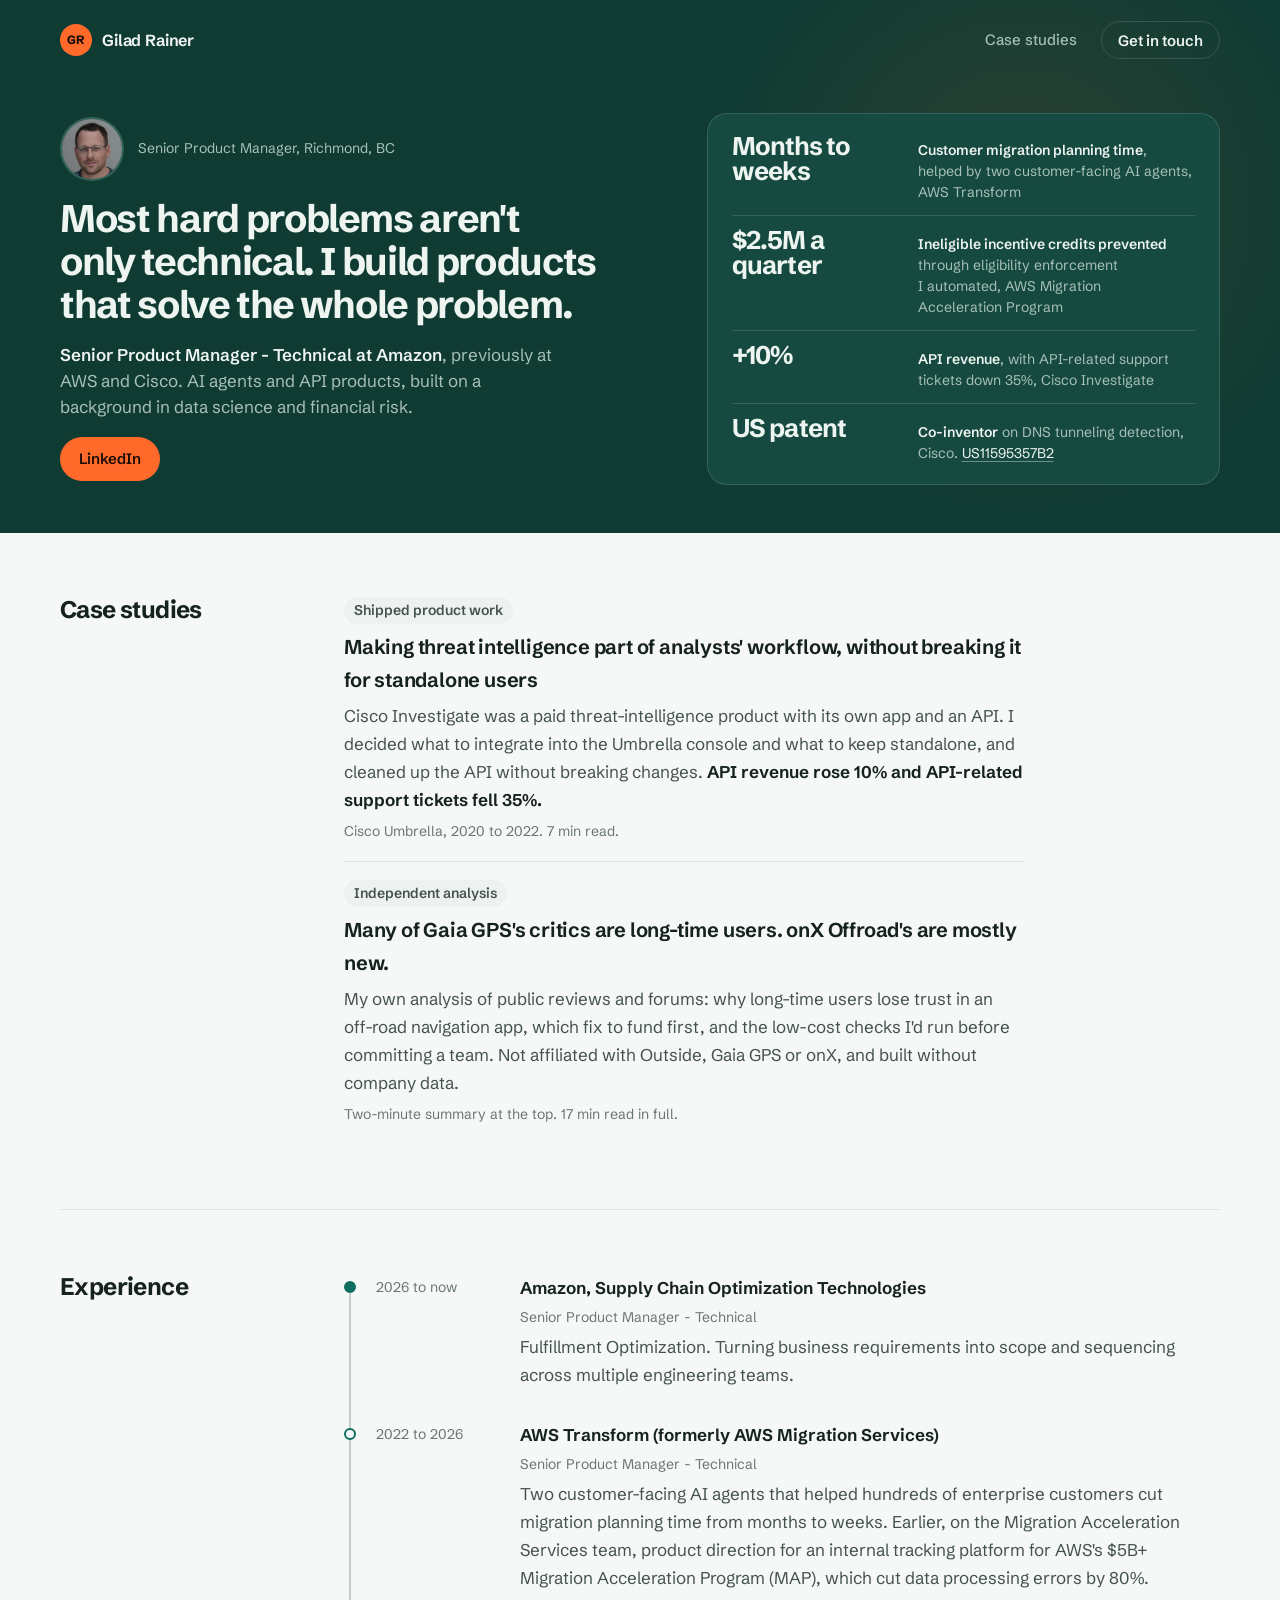
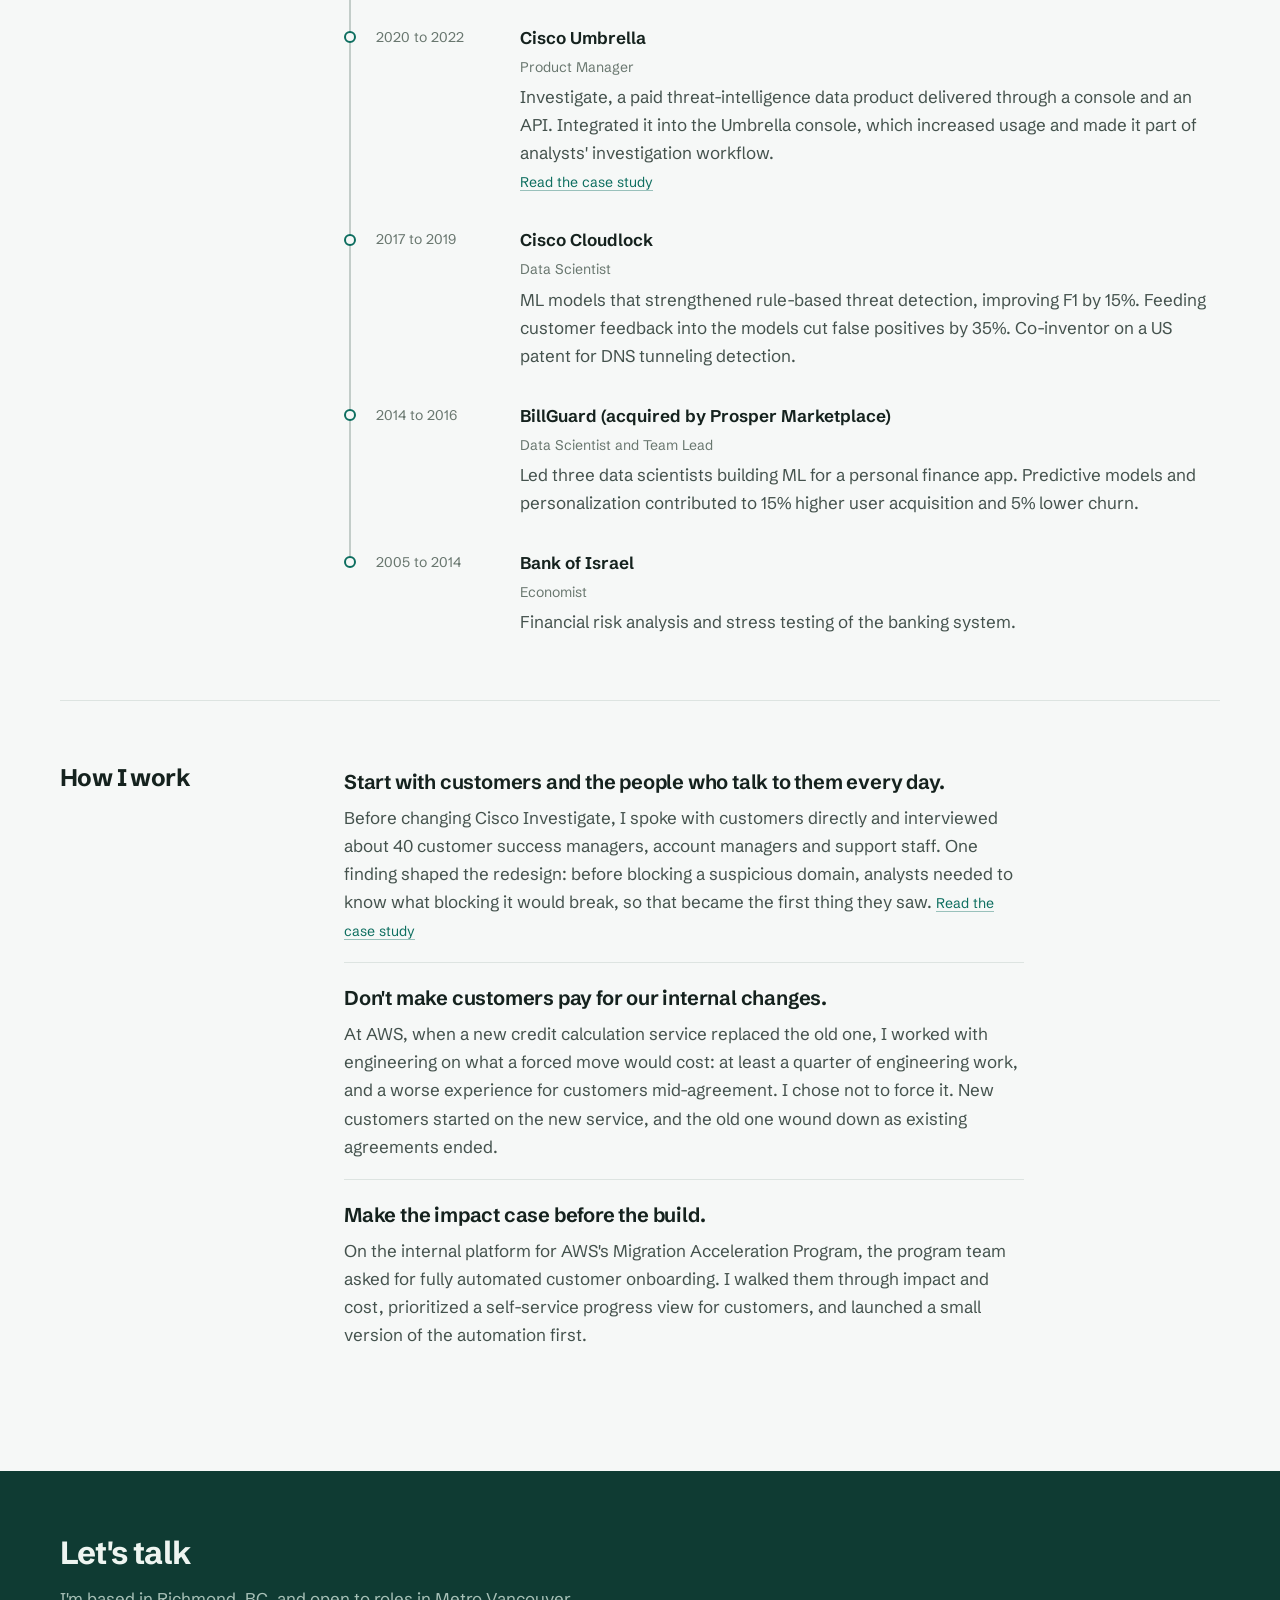
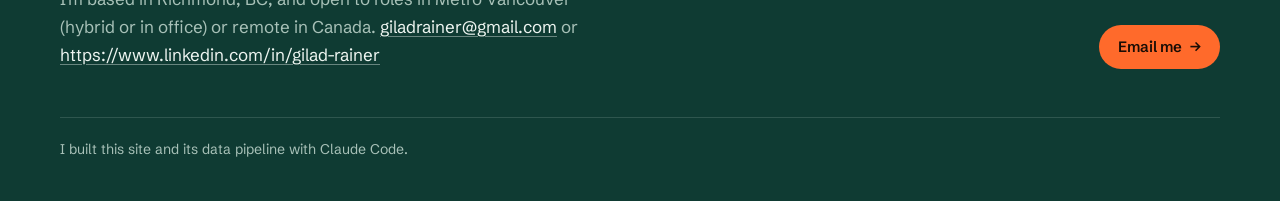
==== index.html @ df2ecbac "Update portfolio from cv-optimizer@f91a597" ====
<!doctype html>
<html lang="en">
<head>
<meta charset="utf-8">
<meta name="viewport" content="width=device-width, initial-scale=1, viewport-fit=cover">
<meta name="robots" content="noindex, nofollow">
<meta name="claude:viewport-fit-sides" content="cover">
<meta name="description" content="Gilad Rainer, Senior Product Manager. AI agents, API products and data products at Amazon, AWS and Cisco.">
<title>Gilad Rainer, Product Manager</title>
<link rel="preconnect" href="https://fonts.googleapis.com">
<link rel="preconnect" href="https://fonts.gstatic.com" crossorigin>
<link rel="stylesheet" href="https://fonts.googleapis.com/css2?family=Newsreader:ital,opsz,wght@1,6..72,400&family=Schibsted+Grotesk:wght@400..800&display=swap">
<link rel="stylesheet" href="assets/style.css?v=202611171157">
<style>
  /* Hero: who Gilad is, with career outcomes beside it */
  .intro { display: grid; grid-template-columns: minmax(0, 1.15fr) minmax(0, 1fr); gap: 32px 56px; align-items: center; padding-block: 32px 48px; }
  .intro .hero-text { display: grid; gap: 16px; }
  .intro h1 { max-width: 24ch; font-size: clamp(1.9rem, 3vw, 2.5rem); line-height: 1.12; }
  .intro .dek { font-size: var(--step-0); line-height: 1.55; color: var(--on-forest-2); max-width: 50ch; }
  .intro .dek b { color: var(--on-forest); font-weight: 600; }
  .intro .where { font-size: var(--step--1); color: var(--on-forest-2); }
  @media (max-width: 960px) { .intro { grid-template-columns: 1fr; align-items: start; padding-block: 24px 40px; } }

  /* Outcomes panel. Neutral colour: orange is reserved for Gaia. */
  .proof { background: var(--forest-2); border: 1px solid var(--forest-line); border-radius: 20px; padding: 8px 24px; display: grid; }
  .proof .row { display: grid; grid-template-columns: 170px minmax(0, 1fr); gap: 6px 16px; align-items: baseline; padding-block: 12px; border-top: 1px solid var(--forest-line); }
  .proof .row:first-child { border-top: 0; }
  .proof .n { font-size: 1.6rem; font-weight: 700; letter-spacing: -0.03em; line-height: 1; color: var(--on-forest); }
  .proof .n small { font-size: 1rem; font-weight: 600; letter-spacing: 0; }
  .proof p { font-size: var(--step--1); line-height: 1.5; color: var(--on-forest-2); }
  .proof p b { color: var(--on-forest); font-weight: 600; }
  .proof p a { color: var(--on-forest); }
  @media (max-width: 520px) { .proof .row { grid-template-columns: 1fr; } }

  .home section.band { padding-block: 64px; }
  .split { display: grid; grid-template-columns: 220px minmax(0, 1fr); gap: 24px 64px; }
  .split > h2, .split > div > h2 { font-size: var(--step-2); }
  .split .lede { color: var(--ink-3); font-size: var(--step--1); margin-top: 8px; }
  @media (max-width: 860px) { .split { grid-template-columns: 1fr; } }

  /* Career timeline: one rail, one dot per role, filled dot for the current role */
  ol.career { list-style: none; margin: 0; padding: 0; display: grid; }
  ol.career li { --dot: 12px; --top: 0.42em; position: relative; display: grid; grid-template-columns: 120px minmax(0, 1fr); gap: 4px 24px; padding: 0 0 32px 32px; }
  ol.career li:last-child { padding-bottom: 0; }
  ol.career li::before { content: ""; position: absolute; left: 0; top: var(--top); width: var(--dot); height: var(--dot); box-sizing: border-box; border-radius: 50%; border: 2px solid var(--link); background: var(--bg); z-index: 1; }
  ol.career li:first-child::before { background: var(--link); }
  ol.career li::after { content: ""; position: absolute; left: calc(var(--dot) / 2 - 1px); top: var(--top); bottom: calc(-1 * var(--top)); width: 2px; background: var(--line-2); }
  ol.career li:last-child::after { display: none; }
  ol.career .when { font-size: var(--step--1); color: var(--ink-3); padding-top: 2px; }
  ol.career .what { display: grid; gap: 4px; }
  ol.career .what b { font-weight: 650; }
  ol.career .what i { font-style: normal; color: var(--ink-3); font-size: var(--step--1); }
  ol.career .what span { color: var(--ink-2); }
  @media (max-width: 520px) { ol.career li { grid-template-columns: 1fr; padding-left: 28px; } }

  .idline { display: flex; align-items: center; gap: 14px; }
  .headshot { flex: none; width: 64px; height: 64px; border-radius: 50%; object-fit: cover; border: 2px solid var(--forest-line); background: var(--forest-2); }

  ul.tenets { list-style: none; margin: 0; padding: 0; display: grid; }
  ul.tenets li { display: grid; gap: 6px; padding-block: 18px; border-top: 1px solid var(--line); max-width: var(--measure); }
  ul.tenets li:first-child { border-top: 0; padding-top: 0; }
  ul.tenets b { font-weight: 650; font-size: var(--step-1); letter-spacing: -0.01em; }
  ul.tenets span { color: var(--ink-2); }

  /* Case studies: ruled list in the tenets' visual language. Neutral colour: orange is reserved for Gaia. */
  ul.cases { list-style: none; margin: 0; padding: 0; display: grid; }
  ul.cases li { border-top: 1px solid var(--line); max-width: var(--measure); }
  ul.cases li:first-child { border-top: 0; }
  ul.cases a { display: grid; gap: 6px; padding-block: 18px; color: inherit; text-decoration: none; }
  ul.cases li:first-child a { padding-top: 0; }
  ul.cases .type { justify-self: start; font-size: var(--step--1); font-weight: 600; padding: 2px 10px; border-radius: 999px; background: var(--mist); color: var(--ink-2); }
  ul.cases .t { font-size: var(--step-1); font-weight: 650; letter-spacing: -0.01em; }
  ul.cases a:hover .t, ul.cases a:focus-visible .t { color: var(--link); text-decoration: underline; }
  ul.cases .d { color: var(--ink-2); }
  ul.cases .d b { color: var(--ink); font-weight: 650; }
  ul.cases .meta { font-size: var(--step--1); color: var(--ink-3); }
  ol.career .what a, ul.tenets span a { font-size: var(--step--1); }
</style>
</head>
<body>
<a class="skip" href="#main">Skip to content</a>
<header class="band-forest">
  <div class="wrap">
    <div class="topbar">
      <a class="who" href="index.html" aria-current="page"><span class="mark" aria-hidden="true">GR</span>Gilad Rainer</a>
      <nav class="topnav" aria-label="Site">
        <a href="#s-cases">Case studies</a>
        <a class="btn btn-ghost" href="mailto:giladrainer@gmail.com">Get in touch</a>
      </nav>
    </div>
    <div class="intro">
      <div class="hero-text">
        <div class="idline"><img class="headshot" src="assets/headshot.jpg" alt="Gilad Rainer" width="64" height="64"><p class="where">Senior Product Manager, Richmond, BC</p></div>
        <h1>Most hard problems aren't only technical. I&nbsp;build products that solve the whole problem.</h1>
        <p class="dek"><b>Senior Product Manager - Technical at Amazon</b>, previously at AWS and Cisco. AI agents and API products, built on a background in data science and financial risk.</p>
        <div class="actions">
          <a class="btn btn-primary" href="https://www.linkedin.com/in/gilad-rainer">LinkedIn</a>
        </div>
      </div>
      <div class="proof" role="list" aria-label="Selected outcomes">
        <div class="row" role="listitem"><span class="n">Months to weeks</span><p><b>Customer migration planning time</b>, helped by two customer-facing AI agents, AWS Transform</p></div>
        <div class="row" role="listitem"><span class="n">$2.5M a quarter</span><p><b>Ineligible incentive credits prevented</b> through eligibility enforcement I automated, AWS Migration Acceleration Program</p></div>
        <div class="row" role="listitem"><span class="n">+10%</span><p><b>API revenue</b>, with API-related support tickets down 35%, Cisco Investigate</p></div>
        <div class="row" role="listitem"><span class="n">US patent</span><p><b>Co-inventor</b> on DNS tunneling detection, Cisco. <a href="https://patents.google.com/patent/US11595357B2">US11595357B2</a></p></div>
      </div>
    </div>
  </div>
</header>

<main id="main" class="wrap home">
  <section class="band" style="border-top:0" aria-labelledby="s-cases">
    <div class="split">
      <h2 id="s-cases">Case studies</h2>
      <ul class="cases">
        <li><a href="investigate.html">
          <span class="type">Shipped product work</span>
          <span class="t">Making threat intelligence part of analysts' workflow, without breaking it for standalone users</span>
          <span class="d">Cisco Investigate was a paid threat-intelligence product with its own app and an API. I decided what to integrate into the Umbrella console and what to keep standalone, and cleaned up the API without breaking changes. <b>API revenue rose 10% and API-related support tickets fell 35%.</b></span>
          <span class="meta">Cisco Umbrella, 2020 to 2022. 7 min read.</span>
        </a></li>
        <li><a href="offroad-trust.html">
          <span class="type">Independent analysis</span>
          <span class="t">Many of Gaia GPS's critics are long-time users. onX Offroad's are mostly new.</span>
          <span class="d">My own analysis of public reviews and forums: why long-time users lose trust in an off-road navigation app, which fix to fund first, and the low-cost checks I'd run before committing a team. Not affiliated with Outside, Gaia GPS or onX, and built without company data.</span>
          <span class="meta">Two-minute summary at the top. 17 min read in full.</span>
        </a></li>
      </ul>
    </div>
  </section>

  <section class="band" aria-labelledby="s-about">
    <div class="split">
      <h2 id="s-about">Experience</h2>
      <ol class="career">
        <li><span class="when">2026 to now</span><div class="what"><b>Amazon, Supply Chain Optimization Technologies</b><i>Senior Product Manager - Technical</i><span>Fulfillment Optimization. Turning business requirements into scope and sequencing across multiple engineering teams.</span></div></li>
        <li><span class="when">2022 to 2026</span><div class="what"><b>AWS Transform (formerly AWS Migration Services)</b><i>Senior Product Manager - Technical</i><span>Two customer-facing AI agents that helped hundreds of enterprise customers cut migration planning time from months to weeks. Earlier, on the Migration Acceleration Services team, product direction for an internal tracking platform for AWS's $5B+ Migration Acceleration Program (MAP), which cut data processing errors by 80%.</span></div></li>
        <li><span class="when">2020 to 2022</span><div class="what"><b>Cisco Umbrella</b><i>Product Manager</i><span>Investigate, a paid threat-intelligence data product delivered through a console and an API. Integrated it into the Umbrella console, which increased usage and made it part of analysts' investigation workflow.</span><a href="investigate.html">Read the case study</a></div></li>
        <li><span class="when">2017 to 2019</span><div class="what"><b>Cisco Cloudlock</b><i>Data Scientist</i><span>ML models that strengthened rule-based threat detection, improving F1 by 15%. Feeding customer feedback into the models cut false positives by 35%. Co-inventor on a US patent for DNS tunneling detection.</span></div></li>
        <li><span class="when">2014 to 2016</span><div class="what"><b>BillGuard (acquired by Prosper Marketplace)</b><i>Data Scientist and Team Lead</i><span>Led three data scientists building ML for a personal finance app. Predictive models and personalization contributed to 15% higher user acquisition and 5% lower churn.</span></div></li>
        <li><span class="when">2005 to 2014</span><div class="what"><b>Bank of Israel</b><i>Economist</i><span>Financial risk analysis and stress testing of the banking system.</span></div></li>
      </ol>
    </div>
  </section>

  <section class="band" aria-labelledby="s-how">
    <div class="split">
      <h2 id="s-how">How I work</h2>
      <ul class="tenets">
        <li><b>Start with customers and the people who talk to them every day.</b><span>Before changing Cisco Investigate, I spoke with customers directly and interviewed about 40 customer success managers, account managers and support staff. One finding shaped the redesign: before blocking a suspicious domain, analysts needed to know what blocking it would break, so that became the first thing they saw. <a href="investigate.html">Read the case study</a></span></li>
        <li><b>Don't make customers pay for our internal changes.</b><span>At AWS, when a new credit calculation service replaced the old one, I worked with engineering on what a forced move would cost: at least a quarter of engineering work, and a worse experience for customers mid-agreement. I chose not to force it. New customers started on the new service, and the old one wound down as existing agreements ended.</span></li>
        <li><b>Make the impact case before the build.</b><span>On the internal platform for AWS's Migration Acceleration Program, the program team asked for fully automated customer onboarding. I walked them through impact and cost, prioritized a self-service progress view for customers, and launched a small version of the automation first.</span></li>
      </ul>
    </div>
  </section>
</main>

<footer class="site">
  <div class="wrap">
    <div class="foot">
      <div class="foot-cta">
        <h2>Let's talk</h2>
        <p>I'm based in Richmond, BC, and open to roles in Metro Vancouver (hybrid or in office) or remote in Canada. <a href="mailto:giladrainer@gmail.com">giladrainer@gmail.com</a> or <a href="https://www.linkedin.com/in/gilad-rainer">https://www.linkedin.com/in/gilad-rainer</a></p>
      </div>
      <a class="btn btn-primary" href="mailto:giladrainer@gmail.com">Email me <span class="arrow" aria-hidden="true">&rarr;</span></a>
    </div>
    <div class="fine">
      <p>I built this site and its data pipeline with Claude Code.</p>
    </div>
  </div>
</footer>

</body>
</html>
---- assets/style.css ----
/* Field report. A deep evergreen hero carries the finding itself (an interactive dot comparison);
   the reading body is calm and light, with a sticky contents rail. Blaze orange (trail-marker hi-vis)
   always means Gaia in the data; grey always means onX. Schibsted Grotesk is my voice; Newsreader
   italic is reserved for users' own words. */
:root {
  --bg: #f6f8f7;
  --surface: #ffffff;
  --mist: #edf2f0;
  --ink: #15221e;
  --ink-2: #44524d;
  --ink-3: #69776f;
  --line: #dde4e1;
  --line-2: #c3cdc9;
  --forest: #0f3b33;          /* hero and footer band */
  --forest-2: #164a40;        /* panel on the band */
  --forest-line: rgba(232, 244, 238, 0.14);
  --on-forest: #eef5f1;
  --on-forest-2: #a8c1b8;
  --blaze: #ff6a2b;           /* Gaia, on dark */
  --blaze-ink: #c2410c;       /* Gaia / accent text on light */
  --link: #0d6e5f;
  --series-1: #e8590c;        /* Gaia in charts */
  --series-muted: #9aa5a1;    /* onX in charts */
  --good: #12a150; --good-ink: #0b6b35;
  --warn: #f5a524; --warn-ink: #8a5300;
  --font-ui: "Schibsted Grotesk", ui-sans-serif, system-ui, -apple-system, "Segoe UI", sans-serif;
  --font-voice: "Newsreader", Georgia, "Times New Roman", serif;
  --font-display: var(--font-ui); --font-body: var(--font-ui); --font-data: var(--font-ui); /* used by charts.js and archived pages */
  --spruce: var(--link); --spruce-wash: var(--mist); --rule: var(--line); --paper: var(--bg); --sheet: var(--surface); /* archive aliases */
  --step--1: 0.875rem; --step-0: 1.0625rem; --step-1: 1.25rem; --step-2: 1.5rem; --step-3: 2rem;
  --step-4: clamp(2.4rem, 5.2vw, 4rem);
  --measure: 68ch;
  --radius: 12px;
  color-scheme: light;
}
@media (prefers-color-scheme: dark) {
  :root:not([data-theme="light"]) {
    --bg: #0e1614; --surface: #141f1c; --mist: #17241f; --ink: #e7eeeb; --ink-2: #b2c0bb; --ink-3: #85948e;
    --line: #23322d; --line-2: #31433d; --forest: #0b2c26; --forest-2: #11392f;
    --blaze-ink: #ff8a52; --link: #6fd0ba; --series-1: #ff7a3d; --series-muted: #6e7b76;
    --good-ink: #4ade80; --warn-ink: #f5a524;
    color-scheme: dark;
  }
}
:root[data-theme="dark"] {
  --bg: #0e1614; --surface: #141f1c; --mist: #17241f; --ink: #e7eeeb; --ink-2: #b2c0bb; --ink-3: #85948e;
  --line: #23322d; --line-2: #31433d; --forest: #0b2c26; --forest-2: #11392f;
  --blaze-ink: #ff8a52; --link: #6fd0ba; --series-1: #ff7a3d; --series-muted: #6e7b76;
  --good-ink: #4ade80; --warn-ink: #f5a524;
  color-scheme: dark;
}

* { box-sizing: border-box; }
html { -webkit-text-size-adjust: 100%; scroll-behavior: smooth; }
body { margin: 0; background: var(--bg); color: var(--ink); font: 400 var(--step-0)/1.65 var(--font-ui); -webkit-font-smoothing: antialiased; text-rendering: optimizeLegibility; }
::selection { background: color-mix(in srgb, var(--blaze) 30%, transparent); }
a { color: var(--link); text-decoration-thickness: 1px; text-underline-offset: 0.2em; text-decoration-color: color-mix(in srgb, currentColor 40%, transparent); transition: text-decoration-color .15s; }
a:hover { text-decoration-color: currentColor; }
:focus-visible { outline: 2px solid var(--blaze); outline-offset: 3px; border-radius: 4px; }
.wrap { max-width: 1200px; margin: 0 auto; padding-left: max(20px, env(safe-area-inset-left, 0px)); padding-right: max(20px, env(safe-area-inset-right, 0px)); }
@media (max-width: 480px) { .wrap { padding-left: max(16px, env(safe-area-inset-left, 0px)); padding-right: max(16px, env(safe-area-inset-right, 0px)); } }
.col { max-width: var(--measure); }
.skip { position: absolute; left: 12px; top: -60px; background: var(--surface); color: var(--ink); padding: 8px 12px; border-radius: 8px; z-index: 50; }
.skip:focus { top: 12px; }

/* Type */
h1, h2, h3, h4 { margin: 0; color: inherit; text-wrap: balance; }
h1 { font-size: var(--step-4); font-weight: 700; line-height: 1.02; letter-spacing: -0.035em; }
h2 { font-size: var(--step-3); font-weight: 700; line-height: 1.12; letter-spacing: -0.025em; }
h3 { font-size: var(--step-1); font-weight: 650; line-height: 1.3; letter-spacing: -0.01em; }
p { margin: 0; text-wrap: pretty; }
b, strong { font-weight: 650; }
.lede { font-size: var(--step-1); line-height: 1.55; color: var(--ink-2); }
.muted { color: var(--ink-3); }
.small { font-size: var(--step--1); }
.mono, .num { font-variant-numeric: normal; }
.flow { display: grid; gap: 1em; align-content: start; }
.flow-lg { display: grid; gap: 1.25rem; align-content: start; }
ul.clean { margin: 0; padding-left: 1.15em; display: grid; gap: 0.55em; }
ul.clean li::marker { color: var(--ink-3); }
.eyebrow { font-size: var(--step--1); font-weight: 500; color: var(--ink-3); }

/* Buttons */
.btn { display: inline-flex; align-items: center; gap: 8px; min-height: 44px; padding: 0 18px; border-radius: 999px; font: 600 0.9375rem/1 var(--font-ui); text-decoration: none; border: 1px solid transparent; transition: background-color .15s, border-color .15s, color .15s; }
.btn-primary { background: var(--blaze); color: #1a0d05; }
.btn-primary:hover { background: #ff7d45; }
.btn-ghost { color: var(--on-forest); border-color: var(--forest-line); }
.btn-ghost:hover { border-color: rgba(232, 244, 238, 0.4); background: rgba(232, 244, 238, 0.06); }
.btn .arrow { transition: transform .15s; }
.btn:hover .arrow { transform: translateX(2px); }

/* ---------- Hero band ---------- */
.band-forest { background: var(--forest); color: var(--on-forest); position: relative; isolation: isolate; overflow: hidden; }
.band-forest::before { /* faint warm light from the top right, like dusk over a ridge */
  content: ""; position: absolute; top: -45%; right: -15%; width: 70%; aspect-ratio: 1; z-index: -1;
  background: radial-gradient(closest-side, rgba(255, 106, 43, 0.13), transparent 70%);
}
/* Tread marks: one pair of tracks crossing the hero, passing under the evidence panel.
   Opt-in with .tread on a .band-forest header. Hero band only, never behind body text. */
.band-forest.tread::after {
  content: ""; position: absolute; z-index: -1; pointer-events: none;
  left: 37%; top: -45%; width: 340px; height: 190%; transform: rotate(27deg); transform-origin: 50% 50%;
  background: var(--on-forest); opacity: 0.09;
  -webkit-mask: url("data:image/svg+xml,%3Csvg%20xmlns='http://www.w3.org/2000/svg'%20width='100'%20height='40'%20viewBox='0%200%20100%2040'%3E%3Cpath%20d='M0%200%20L19%203%20L19%2031%20L0%2028Z%20M23%203%20L48%2014%20L48%2030%20L23%2019Z%20M52%20-13%20L77%20-24%20L77%20-8%20L52%203Z%20M52%2027%20L77%2016%20L77%2032%20L52%2043Z%20M81%20-20%20L100%20-23%20L100%205%20L81%208Z%20M81%2020%20L100%2017%20L100%2045%20L81%2048Z'/%3E%3C/svg%3E") 0 0 / 100px 40px repeat-y, url("data:image/svg+xml,%3Csvg%20xmlns='http://www.w3.org/2000/svg'%20width='100'%20height='40'%20viewBox='0%200%20100%2040'%3E%3Cpath%20d='M0%200%20L19%203%20L19%2031%20L0%2028Z%20M23%203%20L48%2014%20L48%2030%20L23%2019Z%20M52%20-13%20L77%20-24%20L77%20-8%20L52%203Z%20M52%2027%20L77%2016%20L77%2032%20L52%2043Z%20M81%20-20%20L100%20-23%20L100%205%20L81%208Z%20M81%2020%20L100%2017%20L100%2045%20L81%2048Z'/%3E%3C/svg%3E") 240px 20px / 100px 40px repeat-y;
          mask: url("data:image/svg+xml,%3Csvg%20xmlns='http://www.w3.org/2000/svg'%20width='100'%20height='40'%20viewBox='0%200%20100%2040'%3E%3Cpath%20d='M0%200%20L19%203%20L19%2031%20L0%2028Z%20M23%203%20L48%2014%20L48%2030%20L23%2019Z%20M52%20-13%20L77%20-24%20L77%20-8%20L52%203Z%20M52%2027%20L77%2016%20L77%2032%20L52%2043Z%20M81%20-20%20L100%20-23%20L100%205%20L81%208Z%20M81%2020%20L100%2017%20L100%2045%20L81%2048Z'/%3E%3C/svg%3E") 0 0 / 100px 40px repeat-y, url("data:image/svg+xml,%3Csvg%20xmlns='http://www.w3.org/2000/svg'%20width='100'%20height='40'%20viewBox='0%200%20100%2040'%3E%3Cpath%20d='M0%200%20L19%203%20L19%2031%20L0%2028Z%20M23%203%20L48%2014%20L48%2030%20L23%2019Z%20M52%20-13%20L77%20-24%20L77%20-8%20L52%203Z%20M52%2027%20L77%2016%20L77%2032%20L52%2043Z%20M81%20-20%20L100%20-23%20L100%205%20L81%208Z%20M81%2020%20L100%2017%20L100%2045%20L81%2048Z'/%3E%3C/svg%3E") 240px 20px / 100px 40px repeat-y;
}
@media (max-width: 960px) { .band-forest.tread::after { left: 58%; top: -20%; height: 150%; } }
.band-forest a:not(.btn) { color: var(--on-forest); }
.topbar { display: flex; align-items: center; justify-content: space-between; gap: 16px; padding-block: 20px; }
.who { display: inline-flex; align-items: center; gap: 10px; font-weight: 650; font-size: 1rem; text-decoration: none; letter-spacing: -0.01em; }
.who .mark { display: grid; place-items: center; width: 32px; height: 32px; border-radius: 50%; background: var(--blaze); color: #1a0d05; font-size: 0.75rem; font-weight: 750; letter-spacing: 0.02em; }
.topnav { display: flex; align-items: center; gap: 4px; }
.band-forest .topnav a:not(.btn) { padding: 8px 12px; border-radius: 999px; font-size: 0.9375rem; font-weight: 500; text-decoration: none; color: var(--on-forest-2); }
.band-forest .topnav a:not(.btn):hover { color: var(--on-forest); background: rgba(232, 244, 238, 0.06); }
.band-forest .topnav a[aria-current="page"] { color: var(--on-forest); background: rgba(232, 244, 238, 0.1); }
.topnav .btn { margin-left: 8px; min-height: 38px; padding: 0 16px; }
@media (max-width: 640px) { .topnav .btn { display: none; } .band-forest .topnav a:not(.btn) { padding: 8px 10px; } }

.hero { display: grid; grid-template-columns: minmax(0, 1.05fr) minmax(0, 1fr); gap: 32px 48px; align-items: center; padding-block: 28px 44px; }
.hero-text { display: grid; gap: 16px; align-content: start; }
.kicker { display: inline-flex; flex-wrap: wrap; align-items: center; gap: 8px 12px; font-size: var(--step--1); font-weight: 500; color: var(--on-forest-2); }
.kicker .pill { padding: 4px 10px; border-radius: 999px; background: rgba(255, 106, 43, 0.16); color: #ffb48f; font-weight: 600; }
.hero h1 { max-width: 22ch; font-size: clamp(1.9rem, 3vw, 2.5rem); line-height: 1.12; }
.hero .dek { font-size: var(--step-0); line-height: 1.55; color: var(--on-forest-2); max-width: 54ch; }
.hero .dek b { color: var(--on-forest); font-weight: 600; }
.byline { display: flex; align-items: center; gap: 12px; font-size: var(--step--1); color: var(--on-forest-2); line-height: 1.4; }
.byline .mark { flex: none; display: grid; place-items: center; width: 40px; height: 40px; border-radius: 50%; background: var(--forest-2); border: 1px solid var(--forest-line); color: var(--on-forest); font-weight: 700; font-size: 0.8125rem; }
.byline b { display: block; color: var(--on-forest); font-weight: 600; font-size: 0.9375rem; }
.actions { display: flex; flex-wrap: wrap; gap: 10px; }
.page-head { padding-block: 28px 44px; display: grid; gap: 14px; max-width: 760px; }
.page-head .dek { font-size: var(--step-0); line-height: 1.55; color: var(--on-forest-2); }
@media (max-width: 960px) { .hero { grid-template-columns: 1fr; gap: 24px; padding-block: 20px 36px; } .hero h1 { max-width: 24ch; } }

/* ---------- Evidence explorer (hero) ---------- */
.explorer { background: var(--forest-2); border: 1px solid var(--forest-line); border-radius: 20px; padding: 18px 20px; display: grid; gap: 14px; box-shadow: 0 30px 60px -30px rgba(0, 0, 0, 0.45); }
.ex-head { display: grid; gap: 10px; }
.ex-tabs { display: flex; gap: 4px; padding: 4px; border-radius: 999px; background: rgba(0, 0, 0, 0.22); }
.ex-tabs button { flex: 1 1 0; min-height: 40px; padding: 0 12px; border: 0; border-radius: 999px; background: transparent; color: var(--on-forest-2); font: 600 0.875rem/1.15 var(--font-ui); cursor: pointer; transition: background-color .2s, color .2s; }
.ex-tabs button:hover { color: var(--on-forest); }
.ex-tabs button[aria-selected="true"] { background: var(--on-forest); color: var(--forest); }
.ex-unit { font-size: var(--step--1); color: var(--on-forest-2); }
.ex-grids { display: grid; grid-template-columns: 1fr 1fr; gap: 24px; }
.ex-app { display: grid; gap: 8px; align-content: start; }
.ex-app .name { display: flex; align-items: center; gap: 8px; font-size: var(--step--1); font-weight: 600; color: var(--on-forest); }
.ex-app .name::before { content: ""; width: 10px; height: 10px; border-radius: 50%; background: var(--c); }
.dots { display: grid; grid-template-columns: repeat(10, 1fr); gap: clamp(3px, 0.6vw, 6px); }
.dots i { aspect-ratio: 1; border-radius: 50%; background: rgba(232, 244, 238, 0.11); transition: background-color .3s ease, transform .3s ease; }
.dots i.on { background: var(--c); }
.ex-val { font-size: clamp(1.75rem, 3vw, 2.25rem); font-weight: 700; letter-spacing: -0.035em; line-height: 1; }
.ex-read { border-top: 1px solid var(--forest-line); padding-top: 12px; display: grid; gap: 4px; }
.ex-read .claim { font-size: 1.125rem; font-weight: 650; letter-spacing: -0.015em; line-height: 1.35; color: var(--on-forest); }
.ex-read .claim em { font-style: normal; color: #ffb48f; }
.ex-read .src { font-size: 0.8125rem; color: var(--on-forest-2); }
.ex-tabs button { white-space: nowrap; }
.ex-tabs .t-short { display: none; }
@media (max-width: 420px) { .ex-tabs .t-full { display: none; } .ex-tabs .t-short { display: inline; } }
.gaia { --c: var(--blaze); }
.onx { --c: #c9d6d1; }
@media (max-width: 420px) { .explorer { padding: 16px; border-radius: 16px; } .ex-grids { gap: 16px; } .ex-tabs button { font-size: 0.8125rem; padding: 0 6px; } }

/* ---------- Reading layout: contents rail + body ---------- */
.progress { position: fixed; inset: 0 0 auto 0; height: 3px; z-index: 40; pointer-events: none; }
.progress span { display: block; height: 100%; background: var(--blaze); transform-origin: 0 50%; transform: scaleX(0); }
.doc { display: grid; grid-template-columns: 210px minmax(0, 1fr); gap: 56px; padding-block: 8px 16px; }
.toc { position: sticky; top: 24px; align-self: start; padding-top: 44px; max-height: calc(100vh - 48px); overflow: auto; }
.toc summary { list-style: none; font-size: 0.8125rem; font-weight: 600; color: var(--ink-3); margin-bottom: 12px; pointer-events: none; }
.toc summary::-webkit-details-marker { display: none; }
.toc ol { list-style: none; margin: 0; padding: 0; display: grid; gap: 2px; }
.toc details > ol { gap: 14px; }
.toc .grp-label { font-size: 0.75rem; font-weight: 650; color: var(--ink-2); margin: 0 0 4px; }
.toc .grp ol, .toc details > ol.flat { border-left: 1px solid var(--line); }
.toc details > ol.flat { gap: 2px; }
.toc a { display: block; padding: 5px 0 5px 14px; margin-left: -1px; border-left: 2px solid transparent; font-size: 0.875rem; line-height: 1.35; color: var(--ink-3); text-decoration: none; transition: color .15s, border-color .15s; }
.toc a:hover { color: var(--ink); }
.toc a.active { color: var(--ink); font-weight: 600; border-left-color: var(--blaze); }
.doc-main { min-width: 0; max-width: 880px; }
/* Under 1080px the rail becomes a sticky, collapsible "On this page" bar */
@media (max-width: 1080px) {
  .doc { grid-template-columns: 1fr; gap: 0; }
  .toc { top: 0; z-index: 20; padding: 0; max-height: none; overflow: visible; background: var(--bg); border-bottom: 1px solid var(--line); margin-inline: -20px; padding-inline: 20px; }
  .toc summary { pointer-events: auto; cursor: pointer; display: flex; align-items: center; justify-content: space-between; min-height: 48px; margin: 0; font-size: 0.9375rem; color: var(--ink); }
  .toc summary::after { content: ""; width: 8px; height: 8px; border-right: 2px solid currentColor; border-bottom: 2px solid currentColor; transform: rotate(45deg) translateY(-3px); transition: transform .15s; }
  .toc details[open] summary::after { transform: rotate(-135deg) translateY(-3px); }
  .toc details > ol { max-height: 65vh; overflow: auto; padding-bottom: 16px; }
  .toc a { padding-block: 9px; }
  .doc-main [id] { scroll-margin-top: 64px; }
}
@media (max-width: 480px) { .toc { margin-inline: -16px; padding-inline: 16px; } }

/* Sections */
section.band { padding-block: 40px; border-top: 1px solid var(--line); }
.doc-main > section.band:first-child { border-top: 0; }
section.band h2 { scroll-margin-top: 24px; }
.doc-main h2 { font-size: 1.625rem; line-height: 1.15; }
.sec-head { display: grid; gap: 10px; max-width: var(--measure); }
.sec-head p:not(.marker) { color: var(--ink-2); }
.sec-head .marker { font-size: var(--step--1); font-weight: 600; color: var(--blaze-ink); }

/* Two-minute version */
dl.summary { margin: 0; display: grid; grid-template-columns: 180px minmax(0, 1fr); background: var(--surface); border: 1px solid var(--line); border-radius: var(--radius); overflow: hidden; }
dl.summary dt { padding: 14px 20px; font-weight: 650; font-size: 0.9375rem; line-height: 1.45; border-bottom: 1px solid var(--line); }
dl.summary dd { margin: 0; padding: 13px 22px 13px 0; border-bottom: 1px solid var(--line); color: var(--ink-2); min-width: 0; }
dl.summary dt:last-of-type, dl.summary dd:last-of-type { border-bottom: 0; }
@media (max-width: 600px) { dl.summary { grid-template-columns: 1fr; } dl.summary dt { border-bottom: 0; padding: 16px 18px 2px; background: none; } dl.summary dd { padding: 0 18px 16px; } dl.summary dd:not(:last-of-type) { border-bottom: 1px solid var(--line); } }

/* Stat row */
.stats { display: grid; grid-template-columns: repeat(auto-fit, minmax(240px, 1fr)); gap: 12px; }
.stat { background: var(--surface); border: 1px solid var(--line); border-radius: var(--radius); padding: 16px 18px; display: grid; gap: 6px; align-content: start; min-width: 0; }
.stat .big { font-size: 2.125rem; font-weight: 700; letter-spacing: -0.035em; line-height: 1; color: var(--blaze-ink); }
.stat .big .vs { font-size: 1rem; font-weight: 500; letter-spacing: 0; color: var(--ink-3); }
.stat p { font-size: var(--step--1); color: var(--ink-2); line-height: 1.55; }

/* Figures */
figure.fig { margin: 0; background: var(--surface); border: 1px solid var(--line); border-radius: var(--radius); padding: 18px 20px; display: grid; gap: 12px; min-width: 0; }
figure.fig figcaption { display: grid; gap: 4px; }
figure.fig .fig-title { font-weight: 650; font-size: var(--step-0); letter-spacing: -0.01em; }
figure.fig .fig-note { font-size: var(--step--1); color: var(--ink-3); line-height: 1.55; }
@media (max-width: 480px) { figure.fig { padding: 14px; } }

/* Field photo: a real, first-hand photo beside a section head (.sec-photo). Real photos only, never generated. */
.sec-photo { display: grid; grid-template-columns: minmax(0, 1.35fr) minmax(0, 1fr); gap: 32px; align-items: start; }
.field-photo { margin: 0; display: grid; gap: 10px; min-width: 0; }
.field-photo img { display: block; width: 100%; height: auto; aspect-ratio: 4 / 5; object-fit: cover; object-position: 50% 58%; border-radius: var(--radius); background: var(--mist); }
.field-photo figcaption { font-size: var(--step--1); line-height: 1.55; color: var(--ink-2); }
.field-photo figcaption b { color: var(--ink); font-weight: 650; }
@media (max-width: 760px) { .sec-photo { grid-template-columns: 1fr; gap: 24px; } .field-photo img { aspect-ratio: 4 / 3; } }
.chart { width: 100%; overflow-x: auto; }
.chart svg { display: block; width: 100%; height: auto; }
.chart svg.wide { min-width: 600px; }
.chart text { fill: var(--ink-3); font-family: var(--font-ui); font-size: 12px; }
.chart .lab { fill: var(--ink); font-size: 13px; font-weight: 500; }
.chart .axis, .chart .grid { stroke: var(--line); stroke-width: 1; }
.chart .hl { fill: var(--series-1); }
.chart .bm { fill: var(--series-muted); }
.chart .hit { fill: transparent; }
.chart g.row:hover rect.hl { opacity: 0.85; }
.legend { display: flex; flex-wrap: wrap; gap: 6px 18px; font-size: var(--step--1); color: var(--ink-2); }
.legend .key { display: inline-flex; align-items: center; gap: 8px; }
.legend .sw { width: 10px; height: 10px; border-radius: 50%; display: inline-block; }
.two-up { display: grid; grid-template-columns: repeat(auto-fit, minmax(300px, 1fr)); gap: 20px; align-items: start; }
.two-up > * { min-width: 0; }
details.table-view { font-size: var(--step--1); }
details.table-view summary { cursor: pointer; color: var(--link); font-weight: 600; list-style: none; display: inline-flex; align-items: center; gap: 10px; min-height: 32px; }
details.table-view summary::-webkit-details-marker { display: none; }
details.table-view summary::before { content: ""; flex: none; width: 6px; height: 6px; border-right: 2px solid currentColor; border-bottom: 2px solid currentColor; transform: rotate(-45deg); transition: transform .2s; }
details.table-view[open] summary::before { transform: rotate(45deg); }
.tbl-wrap { overflow-x: auto; margin-top: 10px; }
table.data { border-collapse: collapse; width: 100%; font-size: var(--step--1); line-height: 1.5; }
table.data th, table.data td { text-align: left; padding: 8px 14px 8px 0; border-bottom: 1px solid var(--line); white-space: nowrap; }
table.data thead th { font-weight: 600; color: var(--ink-3); font-size: 0.8125rem; }
table.data td.r, table.data th.r { text-align: right; }
table.data td.wrap-cell { white-space: normal; min-width: 220px; max-width: 360px; vertical-align: top; }
table.stage-key td { vertical-align: top; }

.tip { position: fixed; z-index: 60; pointer-events: none; background: var(--ink); color: var(--bg); font: 500 12px/1.45 var(--font-ui); padding: 7px 10px; border-radius: 8px; max-width: 260px; box-shadow: 0 8px 24px -8px rgba(0, 0, 0, 0.35); }

/* Users' voices */
.quotes { display: grid; grid-template-columns: repeat(auto-fit, minmax(240px, 1fr)); gap: 12px; }
blockquote.q { margin: 0; padding: 18px 18px 14px; background: var(--surface); border: 1px solid var(--line); border-radius: var(--radius); display: grid; gap: 10px; align-content: space-between; min-width: 0; position: relative; }
blockquote.q::before { content: ""; position: absolute; left: 18px; top: -1px; width: 28px; height: 3px; border-radius: 0 0 3px 3px; background: var(--series-1); }
blockquote.q.bench::before { background: var(--series-muted); }
blockquote.q p { font: italic 400 1.125rem/1.42 var(--font-voice); color: var(--ink); }
blockquote.q footer { font-size: 0.8125rem; color: var(--ink-3); line-height: 1.4; }
.src-note { font-size: var(--step--1); color: var(--ink-3); }

/* Forum timeline */
ol.timeline { list-style: none; margin: 0; padding: 0 0 0 18px; border-left: 1px solid var(--line-2); display: grid; gap: 16px; }
ol.timeline li { position: relative; font-size: var(--step--1); line-height: 1.5; min-width: 0; overflow-wrap: anywhere; }
ol.timeline li::before { content: ""; position: absolute; left: -24px; top: 6px; width: 9px; height: 9px; border-radius: 50%; background: var(--bg); border: 2px solid var(--series-1); }
.tag-stage { display: inline-block; font-size: 0.75rem; font-weight: 600; color: var(--ink-2); background: var(--mist); border-radius: 999px; padding: 2px 8px; margin-left: 6px; }

/* Proposal measures */
.defs { display: grid; grid-template-columns: repeat(auto-fit, minmax(240px, 1fr)); gap: 12px; }
.def { background: var(--surface); border: 1px solid var(--line); border-radius: var(--radius); padding: 16px 18px; display: grid; gap: 10px; align-content: start; min-width: 0; }
.def dl { margin: 0; display: grid; gap: 4px; font-size: var(--step--1); }
.def dt { font-weight: 600; color: var(--ink); margin-top: 10px; }
.def dt:first-child { margin-top: 0; }
.def dd { margin: 0; color: var(--ink-2); }
.hyp { display: inline-block; font-size: 0.75rem; font-weight: 600; color: var(--warn-ink); background: color-mix(in srgb, var(--warn) 18%, transparent); border-radius: 999px; padding: 2px 8px; margin-right: 6px; vertical-align: 1px; }

.callout { background: var(--mist); border-radius: var(--radius); padding: 16px 20px; display: grid; gap: 8px; }
ul.eng { margin: 0; padding-left: 1.15rem; display: grid; gap: 10px; color: var(--ink-2); }
ul.eng b { color: var(--ink); }

/* Ranked plan: a true sequence */
ol.ranked { list-style: none; margin: 0; padding: 0; display: grid; counter-reset: r; }
ol.ranked > li { counter-increment: r; display: grid; grid-template-columns: 36px 1fr; gap: 6px 14px; align-items: start; padding-block: 16px; border-top: 1px solid var(--line); }
ol.ranked > li:first-child { border-top: 0; padding-top: 4px; }
ol.ranked > li::before { content: counter(r); grid-row: 1 / span 4; display: grid; place-items: center; width: 30px; height: 30px; border-radius: 50%; background: var(--forest); color: var(--on-forest); font-weight: 700; font-size: 0.875rem; }
ol.ranked > li > * { grid-column: 2; min-width: 0; }
p.worked { font-size: var(--step--1); color: var(--ink-2); background: var(--mist); border-radius: 8px; padding: 10px 14px; }

/* Phone mock */
.mock-row { display: grid; grid-template-columns: minmax(0, 300px) minmax(0, 1fr); gap: 40px; align-items: center; }
@media (max-width: 720px) { .mock-row { grid-template-columns: 1fr; justify-items: center; } .mock-row > .flow { justify-self: stretch; } }
.phone { width: 100%; max-width: 300px; border: 9px solid #1d2422; border-radius: 44px; background: var(--surface); padding: 16px 16px 20px; display: grid; gap: 12px; box-shadow: 0 30px 50px -28px rgba(0, 0, 0, 0.45); }
.phone .ph-top { display: flex; justify-content: space-between; font-size: 11px; font-weight: 600; color: var(--ink-2); padding: 0 6px; }
.phone h4 { font-size: 1.25rem; font-weight: 700; letter-spacing: -0.02em; }
.phone .route { font-size: 12px; color: var(--ink-3); margin-top: -6px; }
.checks { list-style: none; margin: 0; padding: 0; display: grid; gap: 6px; }
.checks li { display: grid; grid-template-columns: 22px 1fr; gap: 10px; align-items: start; font-size: 13px; line-height: 1.35; padding: 10px; border-radius: 12px; background: var(--mist); }
.checks li .st { width: 20px; height: 20px; border-radius: 50%; display: grid; place-items: center; font-size: 11px; font-weight: 700; color: #fff; }
.checks li.ok .st { background: var(--good); }
.checks li.warn .st { background: var(--warn); color: #2a1a00; }
.checks li b { display: block; font-weight: 600; }
.checks li span.d { color: var(--ink-3); font-size: 12px; }
.phone button.cta { font: 600 14px/1 var(--font-ui); background: var(--forest); color: var(--on-forest); border: 0; border-radius: 12px; min-height: 44px; }
.phone .tag { font-size: 11px; color: var(--ink-3); text-align: center; }

/* Plan table */
table.plan-tbl td { vertical-align: top; padding-block: 14px; }
table.plan-tbl td.wrap-cell { min-width: 200px; }
table.plan-tbl th:nth-child(3):nth-last-child(2), table.plan-tbl td:nth-child(3):nth-last-child(2) { width: 7rem; white-space: normal; }
span.close { display: block; margin-top: 4px; color: var(--link); font-size: var(--step--1); }
.bet { background: var(--surface); border: 1px solid var(--line); border-radius: var(--radius); padding: 16px 20px; display: grid; gap: 8px; max-width: 820px; }
.bet-main { font-weight: 650; font-size: var(--step-1); }
.bet-test { color: var(--ink-2); }

/* Footer band */
footer.site { background: var(--forest); color: var(--on-forest-2); padding-block: 64px 40px; margin-top: 40px; font-size: var(--step--1); }
footer.site a:not(.btn) { color: var(--on-forest); }
footer.site .foot { display: grid; grid-template-columns: minmax(0, 1fr) auto; gap: 24px 48px; align-items: end; }
footer.site h2 { color: var(--on-forest); }
footer.site .foot-cta { display: grid; gap: 14px; }
footer.site .foot-cta p { font-size: var(--step-0); max-width: 52ch; }
footer.site .fine { border-top: 1px solid var(--forest-line); margin-top: 48px; padding-top: 20px; display: grid; gap: 4px; }
/* case and methods pages (have .doc): tighter footer. The home page keeps the roomier one. */
body:has(.doc) footer.site { padding-block: 36px 28px; margin-top: 16px; }
body:has(.doc) footer.site h2 { font-size: 1.625rem; }
body:has(.doc) footer.site .fine { margin-top: 28px; padding-top: 16px; }
@media (max-width: 720px) { footer.site .foot { grid-template-columns: 1fr; } }

/* Archived pages still use these */
.sitebar .wrap { display: flex; justify-content: space-between; padding-block: 16px; border-bottom: 1px solid var(--line); }
.sitebar nav { display: flex; gap: 16px; }
.hero:not(.band-forest .hero) { display: block; }

@media (prefers-reduced-motion: reduce) { html { scroll-behavior: auto; } *, *::before, *::after { transition: none !important; animation: none !important; } }
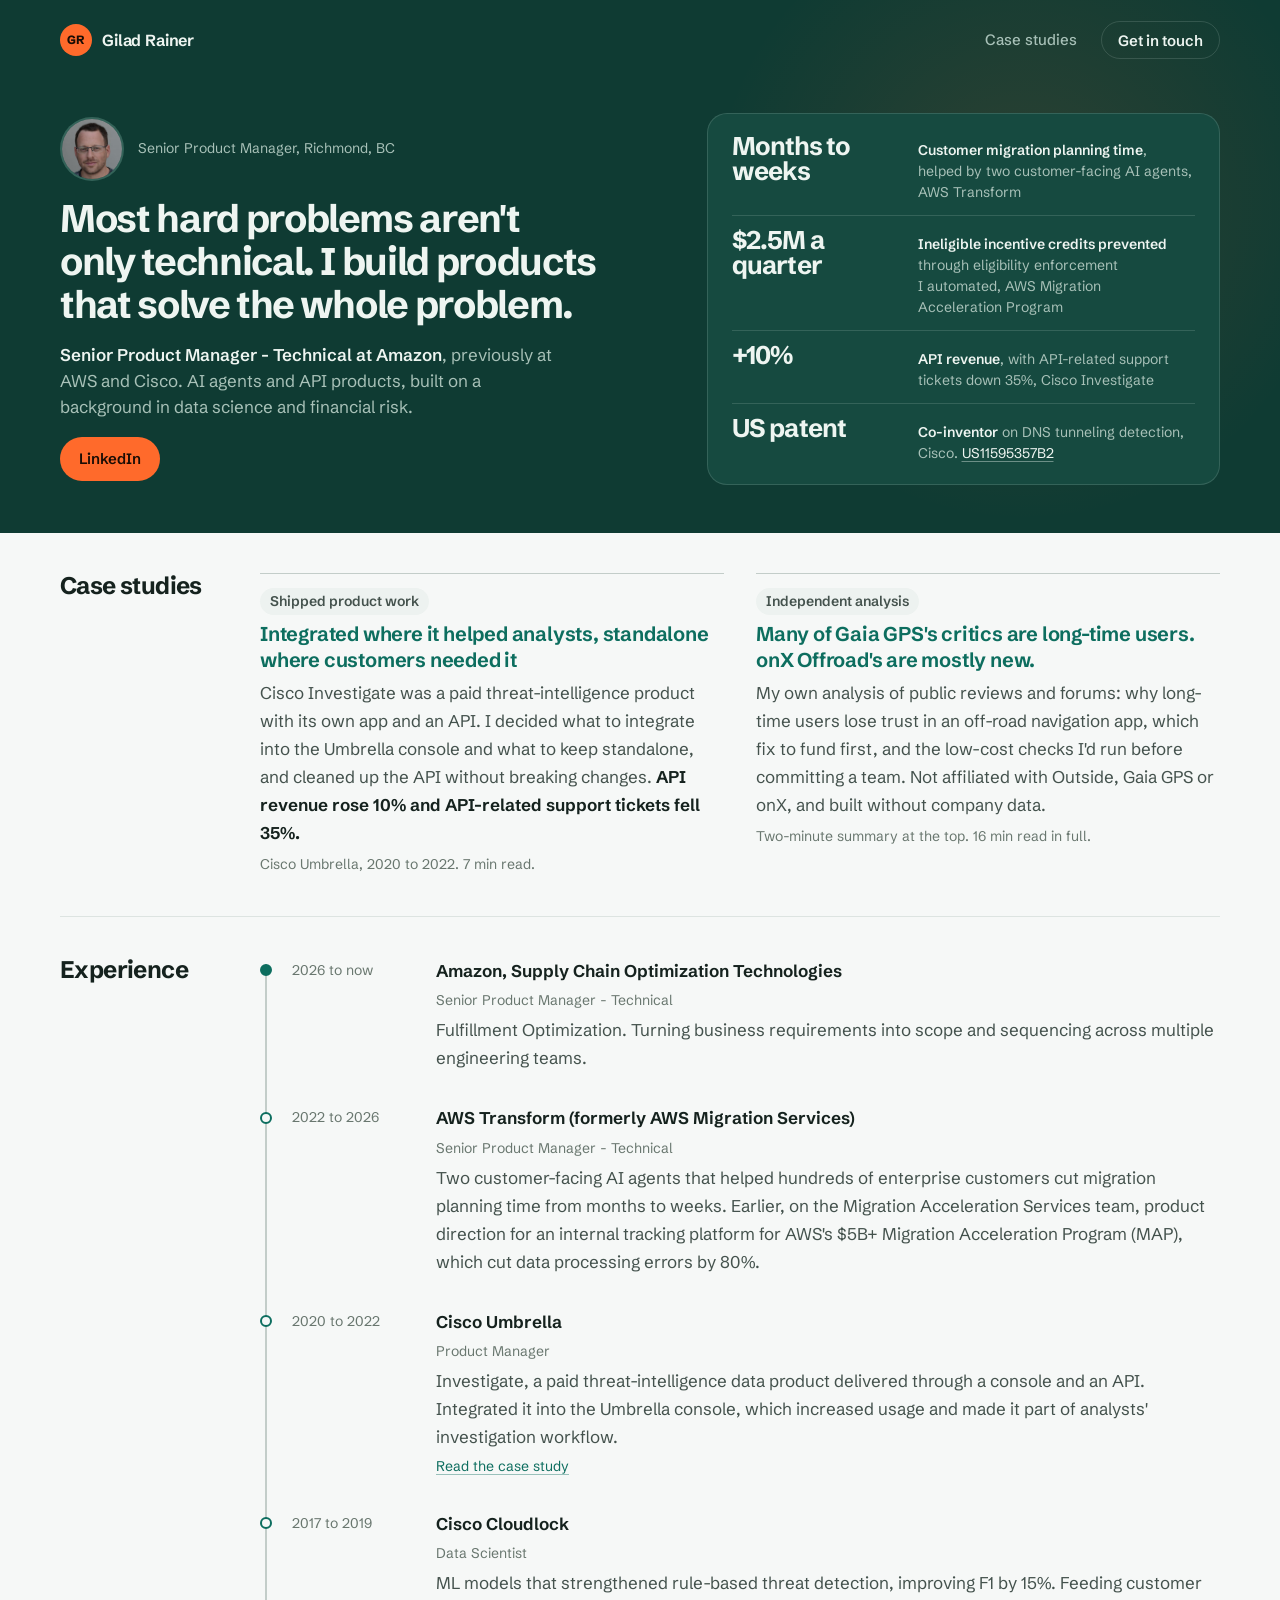
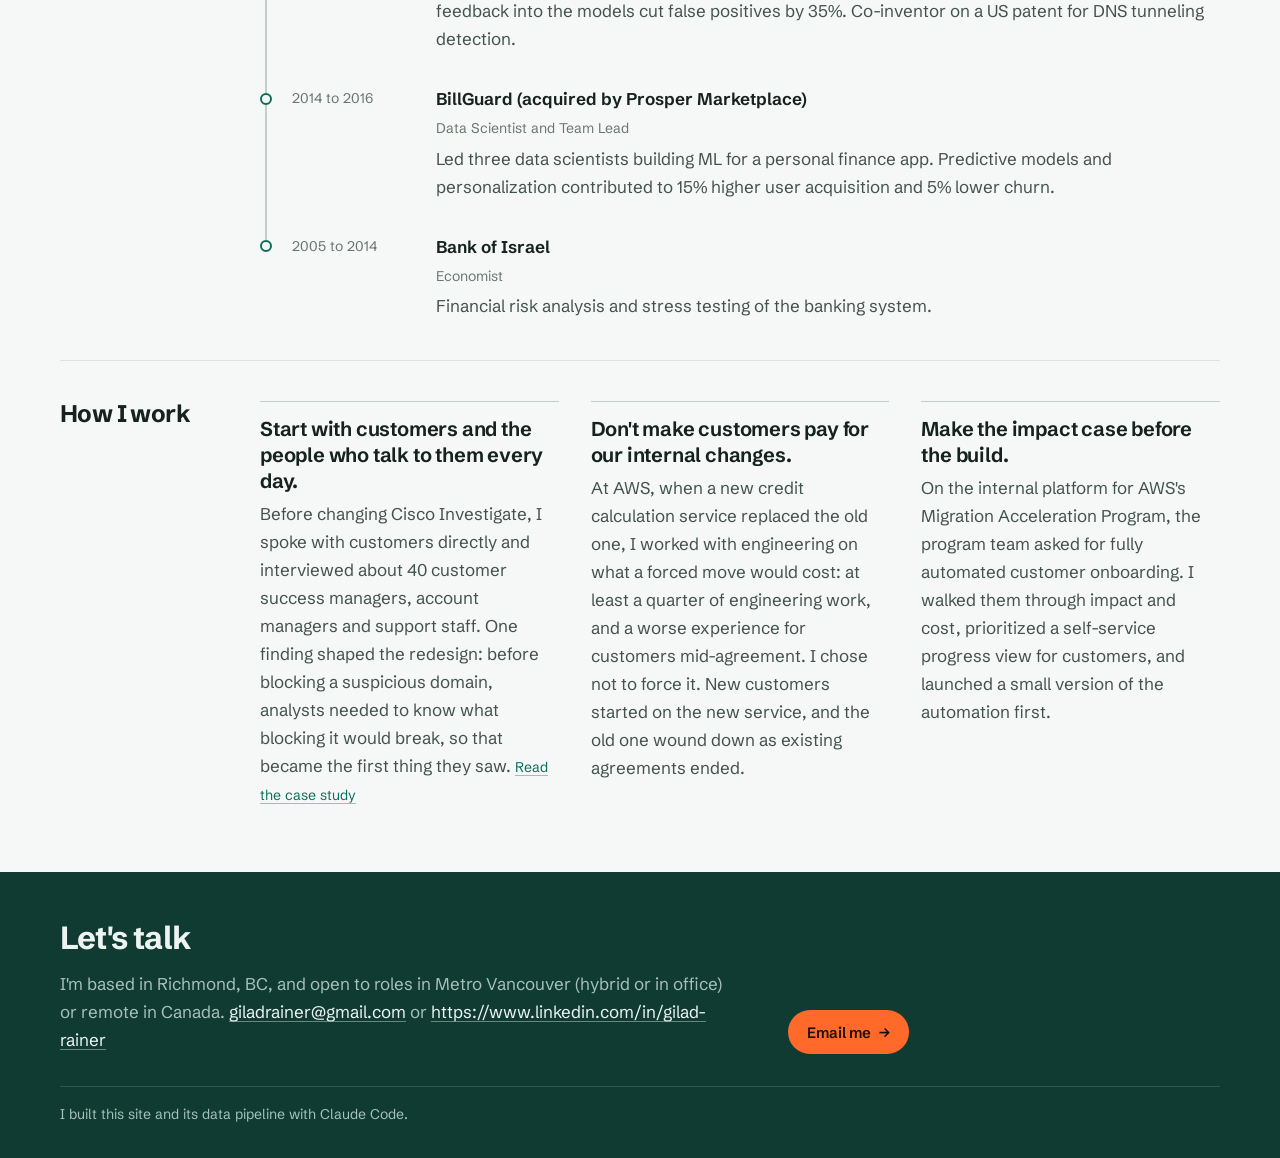
==== commit 88efb3e3: "Update portfolio from cv-optimizer@c933367" ====
--- a/index.html
+++ b/index.html
@@ -10,7 +10,7 @@
 <link rel="preconnect" href="https://fonts.googleapis.com">
 <link rel="preconnect" href="https://fonts.gstatic.com" crossorigin>
 <link rel="stylesheet" href="https://fonts.googleapis.com/css2?family=Newsreader:ital,opsz,wght@1,6..72,400&family=Schibsted+Grotesk:wght@400..800&display=swap">
-<link rel="stylesheet" href="assets/style.css?v=202611171157">
+<link rel="stylesheet" href="assets/style.css?v=202611181104">
 <style>
   /* Hero: who Gilad is, with career outcomes beside it */
   .intro { display: grid; grid-template-columns: minmax(0, 1.15fr) minmax(0, 1fr); gap: 32px 56px; align-items: center; padding-block: 32px 48px; }
@@ -32,8 +32,7 @@
   .proof p a { color: var(--on-forest); }
   @media (max-width: 520px) { .proof .row { grid-template-columns: 1fr; } }
 
-  .home section.band { padding-block: 64px; }
-  .split { display: grid; grid-template-columns: 220px minmax(0, 1fr); gap: 24px 64px; }
+  .split { display: grid; grid-template-columns: 160px minmax(0, 1fr); gap: 20px 40px; }
   .split > h2, .split > div > h2 { font-size: var(--step-2); }
   .split .lede { color: var(--ink-3); font-size: var(--step--1); margin-top: 8px; }
   @media (max-width: 860px) { .split { grid-template-columns: 1fr; } }
@@ -57,9 +56,14 @@
   .headshot { flex: none; width: 64px; height: 64px; border-radius: 50%; object-fit: cover; border: 2px solid var(--forest-line); background: var(--forest-2); }
 
   ul.tenets { list-style: none; margin: 0; padding: 0; display: grid; }
-  ul.tenets li { display: grid; gap: 6px; padding-block: 18px; border-top: 1px solid var(--line); max-width: var(--measure); }
+  ul.tenets li { display: grid; gap: 6px; align-content: start; padding-block: 18px; border-top: 1px solid var(--line); max-width: var(--measure); }
   ul.tenets li:first-child { border-top: 0; padding-top: 0; }
-  ul.tenets b { font-weight: 650; font-size: var(--step-1); letter-spacing: -0.01em; }
+  ul.tenets b { font-weight: 650; font-size: var(--step-1); line-height: 1.3; letter-spacing: -0.01em; }
+  /* Wide screens: the three principles side by side, each under its own rule */
+  @media (min-width: 1080px) {
+    ul.tenets { grid-template-columns: repeat(3, minmax(0, 1fr)); gap: 0 32px; }
+    ul.tenets li, ul.tenets li:first-child { border-top: 1px solid var(--line-2); padding: 14px 0 0; max-width: none; }
+  }
   ul.tenets span { color: var(--ink-2); }
 
   /* Case studies: ruled list in the tenets' visual language. Neutral colour: orange is reserved for Gaia. */
@@ -69,8 +73,14 @@
   ul.cases a { display: grid; gap: 6px; padding-block: 18px; color: inherit; text-decoration: none; }
   ul.cases li:first-child a { padding-top: 0; }
   ul.cases .type { justify-self: start; font-size: var(--step--1); font-weight: 600; padding: 2px 10px; border-radius: 999px; background: var(--mist); color: var(--ink-2); }
-  ul.cases .t { font-size: var(--step-1); font-weight: 650; letter-spacing: -0.01em; }
-  ul.cases a:hover .t, ul.cases a:focus-visible .t { color: var(--link); text-decoration: underline; }
+  ul.cases .t { font-size: var(--step-1); font-weight: 650; line-height: 1.3; letter-spacing: -0.01em; color: var(--link); }
+  ul.cases a:hover .t, ul.cases a:focus-visible .t { text-decoration: underline; }
+  /* Wide screens: the two case studies side by side, each under its own rule */
+  @media (min-width: 900px) {
+    ul.cases { grid-template-columns: repeat(2, minmax(0, 1fr)); gap: 0 32px; }
+    ul.cases li, ul.cases li:first-child { border-top: 1px solid var(--line-2); max-width: none; }
+    ul.cases a, ul.cases li:first-child a { padding: 14px 0 0; }
+  }
   ul.cases .d { color: var(--ink-2); }
   ul.cases .d b { color: var(--ink); font-weight: 650; }
   ul.cases .meta { font-size: var(--step--1); color: var(--ink-3); }
@@ -114,7 +124,7 @@
       <ul class="cases">
         <li><a href="investigate.html">
           <span class="type">Shipped product work</span>
-          <span class="t">Making threat intelligence part of analysts' workflow, without breaking it for standalone users</span>
+          <span class="t">Integrated where it helped analysts, standalone where customers needed it</span>
           <span class="d">Cisco Investigate was a paid threat-intelligence product with its own app and an API. I decided what to integrate into the Umbrella console and what to keep standalone, and cleaned up the API without breaking changes. <b>API revenue rose 10% and API-related support tickets fell 35%.</b></span>
           <span class="meta">Cisco Umbrella, 2020 to 2022. 7 min read.</span>
         </a></li>
@@ -122,7 +132,7 @@
           <span class="type">Independent analysis</span>
           <span class="t">Many of Gaia GPS's critics are long-time users. onX Offroad's are mostly new.</span>
           <span class="d">My own analysis of public reviews and forums: why long-time users lose trust in an off-road navigation app, which fix to fund first, and the low-cost checks I'd run before committing a team. Not affiliated with Outside, Gaia GPS or onX, and built without company data.</span>
-          <span class="meta">Two-minute summary at the top. 17 min read in full.</span>
+          <span class="meta">Two-minute summary at the top. 16 min read in full.</span>
         </a></li>
       </ul>
     </div>
--- a/assets/style.css
+++ b/assets/style.css
@@ -49,6 +49,9 @@
   --good-ink: #4ade80; --warn-ink: #f5a524;
   color-scheme: dark;
 }
+/* Pages that aren't about Gaia (the Cisco case study) set data-accent="neutral" on <html>:
+   orange means Gaia, so every accent there turns teal. Kept after the theme blocks so it wins at equal specificity. */
+:root[data-accent="neutral"] { --blaze: #1f9c86; --blaze-ink: var(--link); --series-1: var(--link); }
 
 * { box-sizing: border-box; }
 html { -webkit-text-size-adjust: 100%; scroll-behavior: smooth; }
@@ -83,7 +86,7 @@
 /* Buttons */
 .btn { display: inline-flex; align-items: center; gap: 8px; min-height: 44px; padding: 0 18px; border-radius: 999px; font: 600 0.9375rem/1 var(--font-ui); text-decoration: none; border: 1px solid transparent; transition: background-color .15s, border-color .15s, color .15s; }
 .btn-primary { background: var(--blaze); color: #1a0d05; }
-.btn-primary:hover { background: #ff7d45; }
+.btn-primary:hover { background: color-mix(in srgb, var(--blaze) 86%, #fff); }
 .btn-ghost { color: var(--on-forest); border-color: var(--forest-line); }
 .btn-ghost:hover { border-color: rgba(232, 244, 238, 0.4); background: rgba(232, 244, 238, 0.06); }
 .btn .arrow { transition: transform .15s; }
@@ -93,7 +96,7 @@
 .band-forest { background: var(--forest); color: var(--on-forest); position: relative; isolation: isolate; overflow: hidden; }
 .band-forest::before { /* faint warm light from the top right, like dusk over a ridge */
   content: ""; position: absolute; top: -45%; right: -15%; width: 70%; aspect-ratio: 1; z-index: -1;
-  background: radial-gradient(closest-side, rgba(255, 106, 43, 0.13), transparent 70%);
+  background: radial-gradient(closest-side, color-mix(in srgb, var(--blaze) 13%, transparent), transparent 70%);
 }
 /* Tread marks: one pair of tracks crossing the hero, passing under the evidence panel.
    Opt-in with .tread on a .band-forest header. Hero band only, never behind body text. */
@@ -116,19 +119,29 @@
 .topnav .btn { margin-left: 8px; min-height: 38px; padding: 0 16px; }
 @media (max-width: 640px) { .topnav .btn { display: none; } .band-forest .topnav a:not(.btn) { padding: 8px 10px; } }
 
-.hero { display: grid; grid-template-columns: minmax(0, 1.05fr) minmax(0, 1fr); gap: 32px 48px; align-items: center; padding-block: 28px 44px; }
+.hero { display: grid; grid-template-columns: minmax(0, 1.05fr) minmax(0, 1fr); gap: 32px 48px; align-items: center; padding-block: 20px 36px; }
 .hero-text { display: grid; gap: 16px; align-content: start; }
 .kicker { display: inline-flex; flex-wrap: wrap; align-items: center; gap: 8px 12px; font-size: var(--step--1); font-weight: 500; color: var(--on-forest-2); }
 .kicker .pill { padding: 4px 10px; border-radius: 999px; background: rgba(255, 106, 43, 0.16); color: #ffb48f; font-weight: 600; }
-.hero h1 { max-width: 22ch; font-size: clamp(1.9rem, 3vw, 2.5rem); line-height: 1.12; }
+.hero h1 { max-width: 26ch; font-size: clamp(1.9rem, 3vw, 2.5rem); line-height: 1.12; }
 .hero .dek { font-size: var(--step-0); line-height: 1.55; color: var(--on-forest-2); max-width: 54ch; }
 .hero .dek b { color: var(--on-forest); font-weight: 600; }
 .byline { display: flex; align-items: center; gap: 12px; font-size: var(--step--1); color: var(--on-forest-2); line-height: 1.4; }
 .byline .mark { flex: none; display: grid; place-items: center; width: 40px; height: 40px; border-radius: 50%; background: var(--forest-2); border: 1px solid var(--forest-line); color: var(--on-forest); font-weight: 700; font-size: 0.8125rem; }
 .byline b { display: block; color: var(--on-forest); font-weight: 600; font-size: 0.9375rem; }
 .actions { display: flex; flex-wrap: wrap; gap: 10px; }
-.page-head { padding-block: 28px 44px; display: grid; gap: 14px; max-width: 760px; }
+.page-head { padding-block: 20px 36px; display: grid; gap: 14px; max-width: 880px; }
 .page-head .dek { font-size: var(--step-0); line-height: 1.55; color: var(--on-forest-2); }
+/* Explorer heroes: the chart supports the headline, it shouldn't outweigh it */
+@media (min-width: 961px) { .hero:has(.explorer) { grid-template-columns: minmax(0, 1fr) minmax(0, 460px); gap: 32px 56px; } }
+.hero:has(.explorer) .explorer { padding: 16px 18px; gap: 12px; }
+.hero:has(.explorer) .ex-grids { gap: 20px; }
+.hero:has(.explorer) .dots { gap: 3px; }
+.hero:has(.explorer) .ex-val { font-size: 1.75rem; }
+.hero:has(.explorer) .ex-read .claim { font-size: 1.0625rem; }
+.hero:has(.explorer) .ex-read .src { font-size: 0.8125rem; line-height: 1.45; }
+.ex-wrap { display: grid; gap: 10px; min-width: 0; }
+.ex-base { margin: 0; padding-inline: 4px; font-size: 0.75rem; line-height: 1.45; color: var(--on-forest-2); }
 @media (max-width: 960px) { .hero { grid-template-columns: 1fr; gap: 24px; padding-block: 20px 36px; } .hero h1 { max-width: 24ch; } }
 
 /* ---------- Evidence explorer (hero) ---------- */
@@ -173,7 +186,9 @@
 .toc a { display: block; padding: 5px 0 5px 14px; margin-left: -1px; border-left: 2px solid transparent; font-size: 0.875rem; line-height: 1.35; color: var(--ink-3); text-decoration: none; transition: color .15s, border-color .15s; }
 .toc a:hover { color: var(--ink); }
 .toc a.active { color: var(--ink); font-weight: 600; border-left-color: var(--blaze); }
-.doc-main { min-width: 0; max-width: 880px; }
+.doc-main { min-width: 0; max-width: 800px; }
+/* One edge for prose and panels: inside the reading column, .col and .sec-head don't cap at --measure (800px is about 77 characters). */
+.doc-main .col, .doc-main .sec-head { max-width: none; }
 /* Under 1080px the rail becomes a sticky, collapsible "On this page" bar */
 @media (max-width: 1080px) {
   .doc { grid-template-columns: 1fr; gap: 0; }
@@ -194,14 +209,14 @@
 .doc-main h2 { font-size: 1.625rem; line-height: 1.15; }
 .sec-head { display: grid; gap: 10px; max-width: var(--measure); }
 .sec-head p:not(.marker) { color: var(--ink-2); }
-.sec-head .marker { font-size: var(--step--1); font-weight: 600; color: var(--blaze-ink); }
+.marker { font-size: var(--step--1); font-weight: 600; color: var(--blaze-ink); }
 
 /* Two-minute version */
-dl.summary { margin: 0; display: grid; grid-template-columns: 180px minmax(0, 1fr); background: var(--surface); border: 1px solid var(--line); border-radius: var(--radius); overflow: hidden; }
+dl.summary { margin: 0; display: grid; grid-template-columns: 164px minmax(0, 1fr); background: var(--surface); border: 1px solid var(--line); border-radius: var(--radius); overflow: hidden; }
 dl.summary dt { padding: 14px 20px; font-weight: 650; font-size: 0.9375rem; line-height: 1.45; border-bottom: 1px solid var(--line); }
 dl.summary dd { margin: 0; padding: 13px 22px 13px 0; border-bottom: 1px solid var(--line); color: var(--ink-2); min-width: 0; }
 dl.summary dt:last-of-type, dl.summary dd:last-of-type { border-bottom: 0; }
-@media (max-width: 600px) { dl.summary { grid-template-columns: 1fr; } dl.summary dt { border-bottom: 0; padding: 16px 18px 2px; background: none; } dl.summary dd { padding: 0 18px 16px; } dl.summary dd:not(:last-of-type) { border-bottom: 1px solid var(--line); } }
+@media (max-width: 600px) { dl.summary { grid-template-columns: 1fr; } dl.summary dt { border-bottom: 0; padding: 12px 16px 2px; background: none; } dl.summary dd { padding: 0 16px 12px; } dl.summary dd:not(:last-of-type) { border-bottom: 1px solid var(--line); } }
 
 /* Stat row */
 .stats { display: grid; grid-template-columns: repeat(auto-fit, minmax(240px, 1fr)); gap: 12px; }
@@ -220,7 +235,7 @@
 /* Field photo: a real, first-hand photo beside a section head (.sec-photo). Real photos only, never generated. */
 .sec-photo { display: grid; grid-template-columns: minmax(0, 1.35fr) minmax(0, 1fr); gap: 32px; align-items: start; }
 .field-photo { margin: 0; display: grid; gap: 10px; min-width: 0; }
-.field-photo img { display: block; width: 100%; height: auto; aspect-ratio: 4 / 5; object-fit: cover; object-position: 50% 58%; border-radius: var(--radius); background: var(--mist); }
+.field-photo img { display: block; width: 100%; height: auto; aspect-ratio: 1 / 1; object-fit: cover; object-position: 50% 62%; border-radius: var(--radius); background: var(--mist); }
 .field-photo figcaption { font-size: var(--step--1); line-height: 1.55; color: var(--ink-2); }
 .field-photo figcaption b { color: var(--ink); font-weight: 650; }
 @media (max-width: 760px) { .sec-photo { grid-template-columns: 1fr; gap: 24px; } .field-photo img { aspect-ratio: 4 / 3; } }
@@ -278,6 +293,8 @@
 .def dd { margin: 0; color: var(--ink-2); }
 .hyp { display: inline-block; font-size: 0.75rem; font-weight: 600; color: var(--warn-ink); background: color-mix(in srgb, var(--warn) 18%, transparent); border-radius: 999px; padding: 2px 8px; margin-right: 6px; vertical-align: 1px; }
 
+/* Onward link at the end of a case study */
+p.next { border-top: 1px solid var(--line); padding-top: 16px; color: var(--ink-2); }
 .callout { background: var(--mist); border-radius: var(--radius); padding: 16px 20px; display: grid; gap: 8px; }
 ul.eng { margin: 0; padding-left: 1.15rem; display: grid; gap: 10px; color: var(--ink-2); }
 ul.eng b { color: var(--ink); }
@@ -288,10 +305,13 @@
 ol.ranked > li:first-child { border-top: 0; padding-top: 4px; }
 ol.ranked > li::before { content: counter(r); grid-row: 1 / span 4; display: grid; place-items: center; width: 30px; height: 30px; border-radius: 50%; background: var(--forest); color: var(--on-forest); font-weight: 700; font-size: 0.875rem; }
 ol.ranked > li > * { grid-column: 2; min-width: 0; }
+ol.ranked.tight > li { padding-block: 8px; border-top: 0; gap: 2px 14px; }
+ol.ranked.tight > li::before { width: 26px; height: 26px; font-size: 0.8125rem; }
+ol.ranked.tight h3 { font-size: var(--step-0); }
 p.worked { font-size: var(--step--1); color: var(--ink-2); background: var(--mist); border-radius: 8px; padding: 10px 14px; }
 
 /* Phone mock */
-.mock-row { display: grid; grid-template-columns: minmax(0, 300px) minmax(0, 1fr); gap: 40px; align-items: center; }
+.mock-row { display: grid; grid-template-columns: minmax(0, 280px) minmax(0, 1fr); gap: 32px; align-items: start; }
 @media (max-width: 720px) { .mock-row { grid-template-columns: 1fr; justify-items: center; } .mock-row > .flow { justify-self: stretch; } }
 .phone { width: 100%; max-width: 300px; border: 9px solid #1d2422; border-radius: 44px; background: var(--surface); padding: 16px 16px 20px; display: grid; gap: 12px; box-shadow: 0 30px 50px -28px rgba(0, 0, 0, 0.45); }
 .phone .ph-top { display: flex; justify-content: space-between; font-size: 11px; font-weight: 600; color: var(--ink-2); padding: 0 6px; }
@@ -317,17 +337,17 @@
 .bet-test { color: var(--ink-2); }
 
 /* Footer band */
-footer.site { background: var(--forest); color: var(--on-forest-2); padding-block: 64px 40px; margin-top: 40px; font-size: var(--step--1); }
+footer.site { background: var(--forest); color: var(--on-forest-2); padding-block: 48px 32px; margin-top: 24px; font-size: var(--step--1); }
 footer.site a:not(.btn) { color: var(--on-forest); }
-footer.site .foot { display: grid; grid-template-columns: minmax(0, 1fr) auto; gap: 24px 48px; align-items: end; }
+footer.site .foot { display: grid; grid-template-columns: minmax(0, 680px) auto; justify-content: start; gap: 24px 48px; align-items: end; }
 footer.site h2 { color: var(--on-forest); }
 footer.site .foot-cta { display: grid; gap: 14px; }
-footer.site .foot-cta p { font-size: var(--step-0); max-width: 52ch; }
-footer.site .fine { border-top: 1px solid var(--forest-line); margin-top: 48px; padding-top: 20px; display: grid; gap: 4px; }
+footer.site .foot-cta p { font-size: var(--step-0); }
+footer.site .fine { border-top: 1px solid var(--forest-line); margin-top: 32px; padding-top: 16px; display: grid; gap: 4px; }
 /* case and methods pages (have .doc): tighter footer. The home page keeps the roomier one. */
-body:has(.doc) footer.site { padding-block: 36px 28px; margin-top: 16px; }
+body:has(.doc) footer.site { padding-block: 36px 28px; margin-top: 0; }
 body:has(.doc) footer.site h2 { font-size: 1.625rem; }
-body:has(.doc) footer.site .fine { margin-top: 28px; padding-top: 16px; }
+body:has(.doc) footer.site .fine { margin-top: 24px; }
 @media (max-width: 720px) { footer.site .foot { grid-template-columns: 1fr; } }
 
 /* Archived pages still use these */
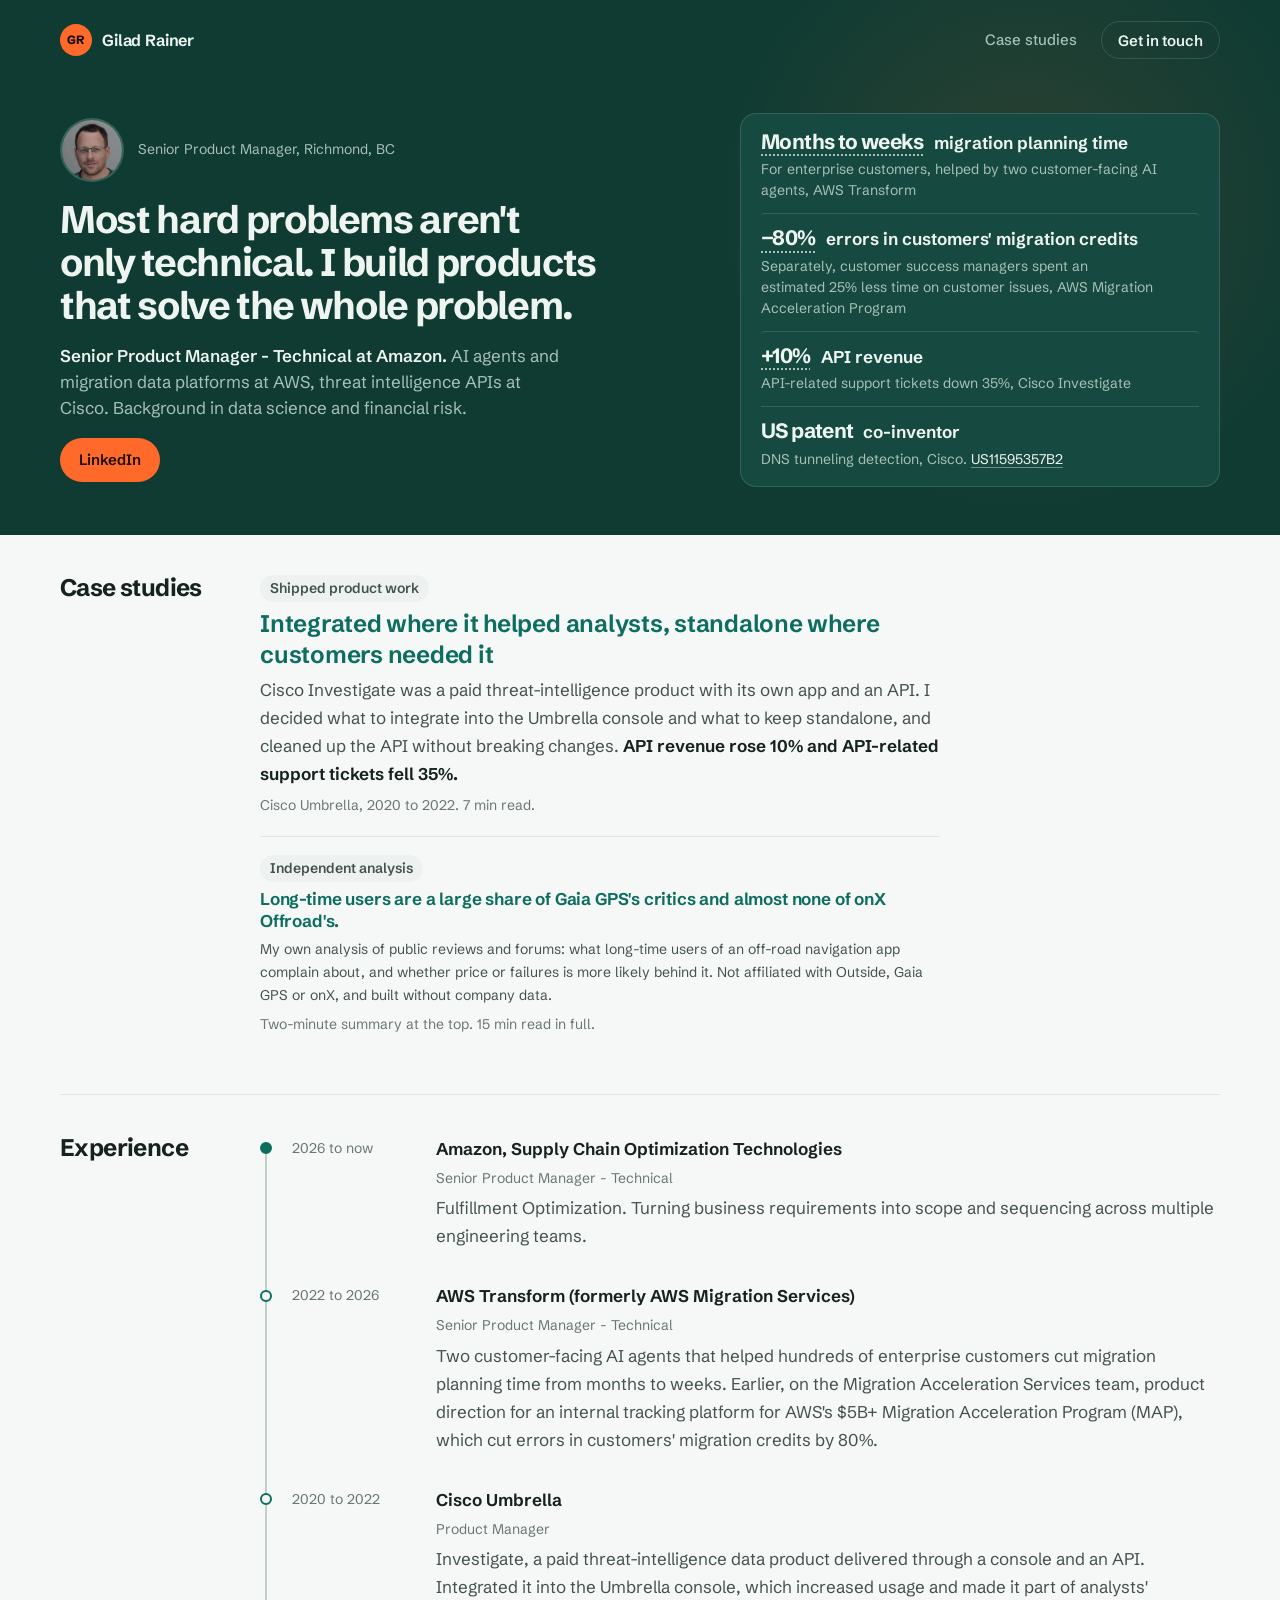
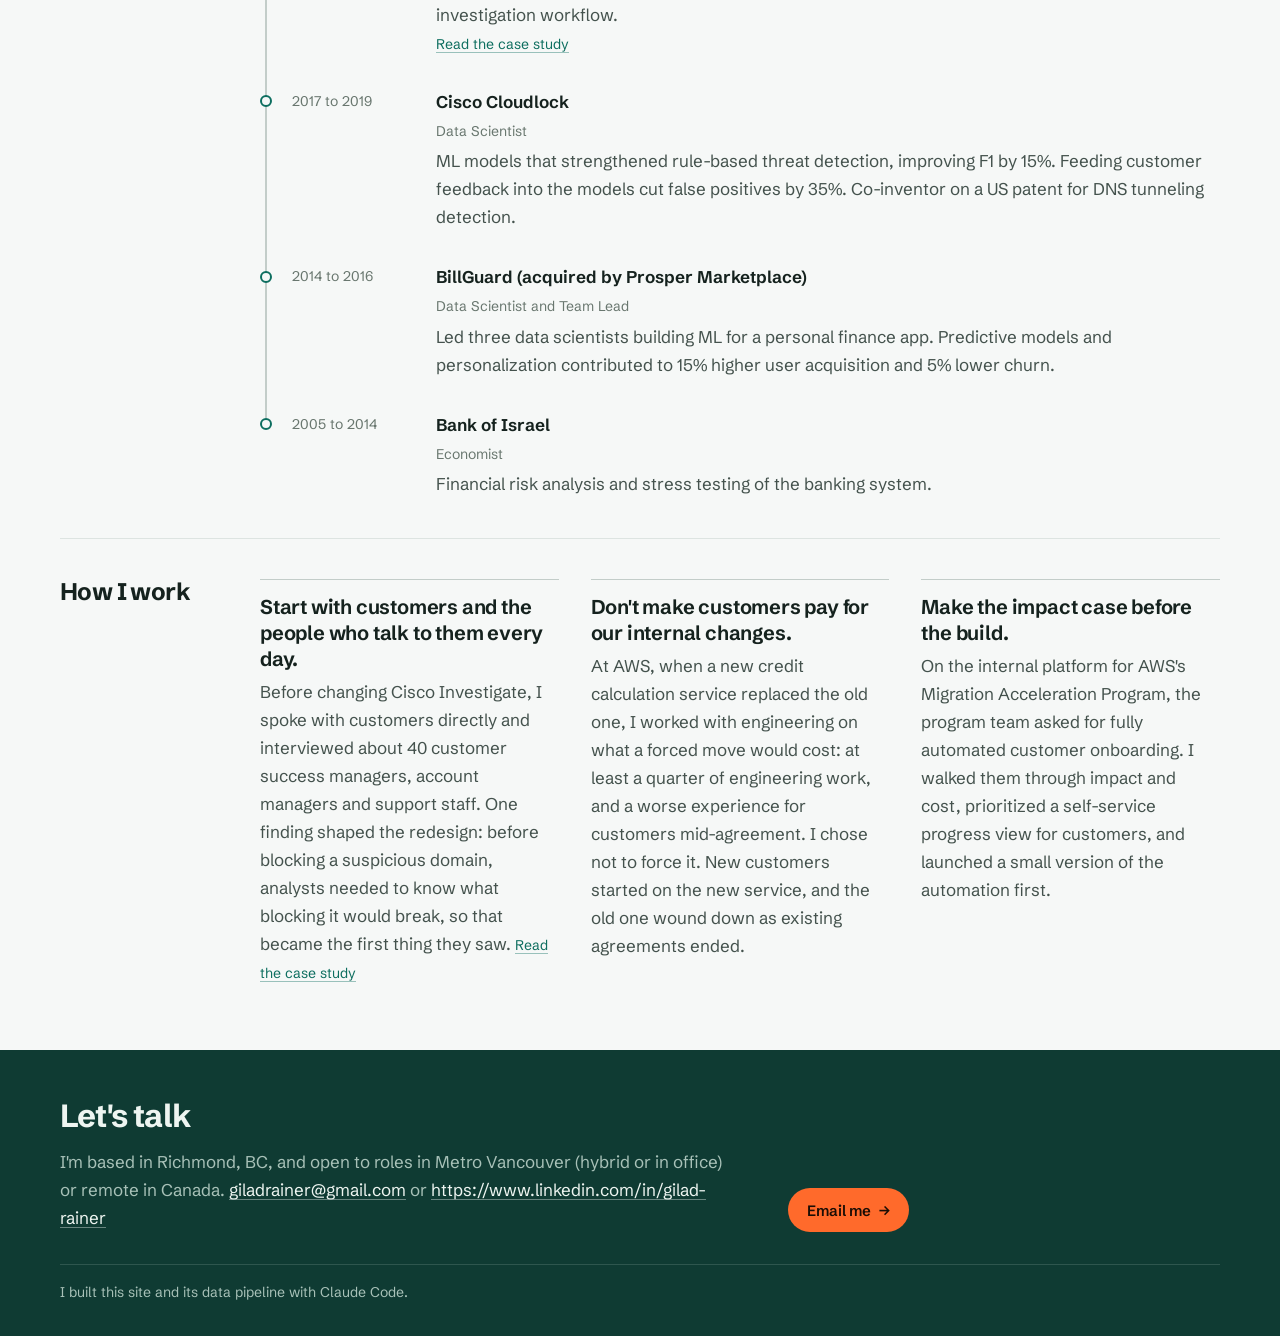
==== commit dfd78cc1: "Update portfolio from cv-optimizer@5d174a2" ====
--- a/index.html
+++ b/index.html
@@ -13,24 +13,32 @@
 <link rel="stylesheet" href="assets/style.css?v=202611181104">
 <style>
   /* Hero: who Gilad is, with career outcomes beside it */
-  .intro { display: grid; grid-template-columns: minmax(0, 1.15fr) minmax(0, 1fr); gap: 32px 56px; align-items: center; padding-block: 32px 48px; }
+  .intro { display: grid; grid-template-columns: minmax(0, 1.3fr) minmax(0, 1fr); gap: 32px 56px; align-items: center; padding-block: 32px 48px; }
   .intro .hero-text { display: grid; gap: 16px; }
   .intro h1 { max-width: 24ch; font-size: clamp(1.9rem, 3vw, 2.5rem); line-height: 1.12; }
   .intro .dek { font-size: var(--step-0); line-height: 1.55; color: var(--on-forest-2); max-width: 50ch; }
   .intro .dek b { color: var(--on-forest); font-weight: 600; }
   .intro .where { font-size: var(--step--1); color: var(--on-forest-2); }
-  @media (max-width: 960px) { .intro { grid-template-columns: 1fr; align-items: start; padding-block: 24px 40px; } }
+  @media (max-width: 960px) { .intro { grid-template-columns: 1fr; align-items: start; padding-block: 24px 40px; } .proof { justify-self: stretch; max-width: none; } }
 
   /* Outcomes panel. Neutral colour: orange is reserved for Gaia. */
-  .proof { background: var(--forest-2); border: 1px solid var(--forest-line); border-radius: 20px; padding: 8px 24px; display: grid; }
-  .proof .row { display: grid; grid-template-columns: 170px minmax(0, 1fr); gap: 6px 16px; align-items: baseline; padding-block: 12px; border-top: 1px solid var(--forest-line); }
+  .proof { background: var(--forest-2); border: 1px solid var(--forest-line); border-radius: 16px; padding: 4px 20px; display: grid; width: 100%; max-width: 480px; justify-self: end; }
+  .proof .row { display: grid; grid-template-columns: minmax(0, 1fr); gap: 4px; padding-block: 12px; border-top: 1px solid var(--forest-line); }
   .proof .row:first-child { border-top: 0; }
-  .proof .n { font-size: 1.6rem; font-weight: 700; letter-spacing: -0.03em; line-height: 1; color: var(--on-forest); }
+  .proof .n { font-size: 1.3rem; font-weight: 700; letter-spacing: -0.03em; line-height: 1; color: var(--on-forest); }
   .proof .n small { font-size: 1rem; font-weight: 600; letter-spacing: 0; }
   .proof p { font-size: var(--step--1); line-height: 1.5; color: var(--on-forest-2); }
   .proof p b { color: var(--on-forest); font-weight: 600; }
+  /* The number and the metric it measures sit on one line, context below */
+  .proof p.m { display: flex; flex-wrap: wrap; align-items: baseline; column-gap: 10px; row-gap: 2px; font-size: var(--step-0); }
+  .proof p.m b { font-weight: 650; }
   .proof p a { color: var(--on-forest); }
-  @media (max-width: 520px) { .proof .row { grid-template-columns: 1fr; } }
+  /* How each outcome was measured: a note shown on hover, focus or tap (the row is focusable) */
+  .proof .row { position: relative; }
+  .proof .row[tabindex] { cursor: help; outline-offset: 4px; border-radius: 4px; }
+  .proof .row[tabindex] .n { text-decoration: underline dotted 2px; text-decoration-color: var(--on-forest-2); text-underline-offset: 6px; }
+  .proof .src { position: absolute; left: 0; right: 0; top: calc(100% - 6px); z-index: 5; visibility: hidden; background: var(--surface); color: var(--ink); border: 1px solid var(--line); border-radius: 8px; padding: 8px 12px; font-size: var(--step--1); line-height: 1.45; }
+  .proof .row:hover .src, .proof .row:focus .src, .proof .row:focus-within .src { visibility: visible; }
 
   .split { display: grid; grid-template-columns: 160px minmax(0, 1fr); gap: 20px 40px; }
   .split > h2, .split > div > h2 { font-size: var(--step-2); }
@@ -75,12 +83,10 @@
   ul.cases .type { justify-self: start; font-size: var(--step--1); font-weight: 600; padding: 2px 10px; border-radius: 999px; background: var(--mist); color: var(--ink-2); }
   ul.cases .t { font-size: var(--step-1); font-weight: 650; line-height: 1.3; letter-spacing: -0.01em; color: var(--link); }
   ul.cases a:hover .t, ul.cases a:focus-visible .t { text-decoration: underline; }
-  /* Wide screens: the two case studies side by side, each under its own rule */
-  @media (min-width: 900px) {
-    ul.cases { grid-template-columns: repeat(2, minmax(0, 1fr)); gap: 0 32px; }
-    ul.cases li, ul.cases li:first-child { border-top: 1px solid var(--line-2); max-width: none; }
-    ul.cases a, ul.cases li:first-child a { padding: 14px 0 0; }
-  }
+  /* Shipped work first as the lead entry, independent analysis below it in a quieter row */
+  ul.cases li:first-child .t { font-size: var(--step-2); }
+  ul.cases li + li .t { font-size: var(--step-0); }
+  ul.cases li + li .d { font-size: var(--step--1); }
   ul.cases .d { color: var(--ink-2); }
   ul.cases .d b { color: var(--ink); font-weight: 650; }
   ul.cases .meta { font-size: var(--step--1); color: var(--ink-3); }
@@ -102,16 +108,16 @@
       <div class="hero-text">
         <div class="idline"><img class="headshot" src="assets/headshot.jpg" alt="Gilad Rainer" width="64" height="64"><p class="where">Senior Product Manager, Richmond, BC</p></div>
         <h1>Most hard problems aren't only technical. I&nbsp;build products that solve the whole problem.</h1>
-        <p class="dek"><b>Senior Product Manager - Technical at Amazon</b>, previously at AWS and Cisco. AI agents and API products, built on a background in data science and financial risk.</p>
+        <p class="dek"><b>Senior Product Manager - Technical at Amazon.</b> AI agents and migration data platforms at AWS, threat intelligence APIs at Cisco. Background in data science and financial risk.</p>
         <div class="actions">
           <a class="btn btn-primary" href="https://www.linkedin.com/in/gilad-rainer">LinkedIn</a>
         </div>
       </div>
       <div class="proof" role="list" aria-label="Selected outcomes">
-        <div class="row" role="listitem"><span class="n">Months to weeks</span><p><b>Customer migration planning time</b>, helped by two customer-facing AI agents, AWS Transform</p></div>
-        <div class="row" role="listitem"><span class="n">$2.5M a quarter</span><p><b>Ineligible incentive credits prevented</b> through eligibility enforcement I automated, AWS Migration Acceleration Program</p></div>
-        <div class="row" role="listitem"><span class="n">+10%</span><p><b>API revenue</b>, with API-related support tickets down 35%, Cisco Investigate</p></div>
-        <div class="row" role="listitem"><span class="n">US patent</span><p><b>Co-inventor</b> on DNS tunneling detection, Cisco. <a href="https://patents.google.com/patent/US11595357B2">US11595357B2</a></p></div>
+        <div class="row" role="listitem" tabindex="0" aria-describedby="src-plan"><p class="m"><span class="n">Months to weeks</span> <b>migration planning time</b></p><p>For enterprise customers, helped by two customer-facing AI agents, AWS Transform</p><span class="src" id="src-plan">Before vs after analysis of customer planning time, plus feedback from solution architects who were design partners.</span></div>
+        <div class="row" role="listitem" tabindex="0" aria-describedby="src-credits"><p class="m"><span class="n">&minus;80%</span> <b>errors in customers' migration credits</b></p><p>Separately, customer success managers spent an estimated 25% less time on customer issues, AWS Migration Acceleration Program</p><span class="src" id="src-credits">Errors measured from error logs, before vs after. The 25% is customer success managers' own estimate, not a measurement.</span></div>
+        <div class="row" role="listitem" tabindex="0" aria-describedby="src-api"><p class="m"><span class="n">+10%</span> <b>API revenue</b></p><p>API-related support tickets down 35%, Cisco Investigate</p><span class="src" id="src-api">Both measured before vs after with product analytics. I attribute the revenue gain to the API cleanup.</span></div>
+        <div class="row" role="listitem"><p class="m"><span class="n">US patent</span> <b>co-inventor</b></p><p>DNS tunneling detection, Cisco. <a href="https://patents.google.com/patent/US11595357B2">US11595357B2</a></p></div>
       </div>
     </div>
   </div>
@@ -130,9 +136,9 @@
         </a></li>
         <li><a href="offroad-trust.html">
           <span class="type">Independent analysis</span>
-          <span class="t">Many of Gaia GPS's critics are long-time users. onX Offroad's are mostly new.</span>
-          <span class="d">My own analysis of public reviews and forums: why long-time users lose trust in an off-road navigation app, which fix to fund first, and the low-cost checks I'd run before committing a team. Not affiliated with Outside, Gaia GPS or onX, and built without company data.</span>
-          <span class="meta">Two-minute summary at the top. 16 min read in full.</span>
+          <span class="t">Long-time users are a large share of Gaia GPS's critics and almost none of onX Offroad's.</span>
+          <span class="d">My own analysis of public reviews and forums: what long-time users of an off-road navigation app complain about, and whether price or failures is more likely behind it. Not affiliated with Outside, Gaia GPS or onX, and built without company data.</span>
+          <span class="meta">Two-minute summary at the top. 15 min read in full.</span>
         </a></li>
       </ul>
     </div>
@@ -143,7 +149,7 @@
       <h2 id="s-about">Experience</h2>
       <ol class="career">
         <li><span class="when">2026 to now</span><div class="what"><b>Amazon, Supply Chain Optimization Technologies</b><i>Senior Product Manager - Technical</i><span>Fulfillment Optimization. Turning business requirements into scope and sequencing across multiple engineering teams.</span></div></li>
-        <li><span class="when">2022 to 2026</span><div class="what"><b>AWS Transform (formerly AWS Migration Services)</b><i>Senior Product Manager - Technical</i><span>Two customer-facing AI agents that helped hundreds of enterprise customers cut migration planning time from months to weeks. Earlier, on the Migration Acceleration Services team, product direction for an internal tracking platform for AWS's $5B+ Migration Acceleration Program (MAP), which cut data processing errors by 80%.</span></div></li>
+        <li><span class="when">2022 to 2026</span><div class="what"><b>AWS Transform (formerly AWS Migration Services)</b><i>Senior Product Manager - Technical</i><span>Two customer-facing AI agents that helped hundreds of enterprise customers cut migration planning time from months to weeks. Earlier, on the Migration Acceleration Services team, product direction for an internal tracking platform for AWS's $5B+ Migration Acceleration Program (MAP), which cut errors in customers' migration credits by 80%.</span></div></li>
         <li><span class="when">2020 to 2022</span><div class="what"><b>Cisco Umbrella</b><i>Product Manager</i><span>Investigate, a paid threat-intelligence data product delivered through a console and an API. Integrated it into the Umbrella console, which increased usage and made it part of analysts' investigation workflow.</span><a href="investigate.html">Read the case study</a></div></li>
         <li><span class="when">2017 to 2019</span><div class="what"><b>Cisco Cloudlock</b><i>Data Scientist</i><span>ML models that strengthened rule-based threat detection, improving F1 by 15%. Feeding customer feedback into the models cut false positives by 35%. Co-inventor on a US patent for DNS tunneling detection.</span></div></li>
         <li><span class="when">2014 to 2016</span><div class="what"><b>BillGuard (acquired by Prosper Marketplace)</b><i>Data Scientist and Team Lead</i><span>Led three data scientists building ML for a personal finance app. Predictive models and personalization contributed to 15% higher user acquisition and 5% lower churn.</span></div></li>
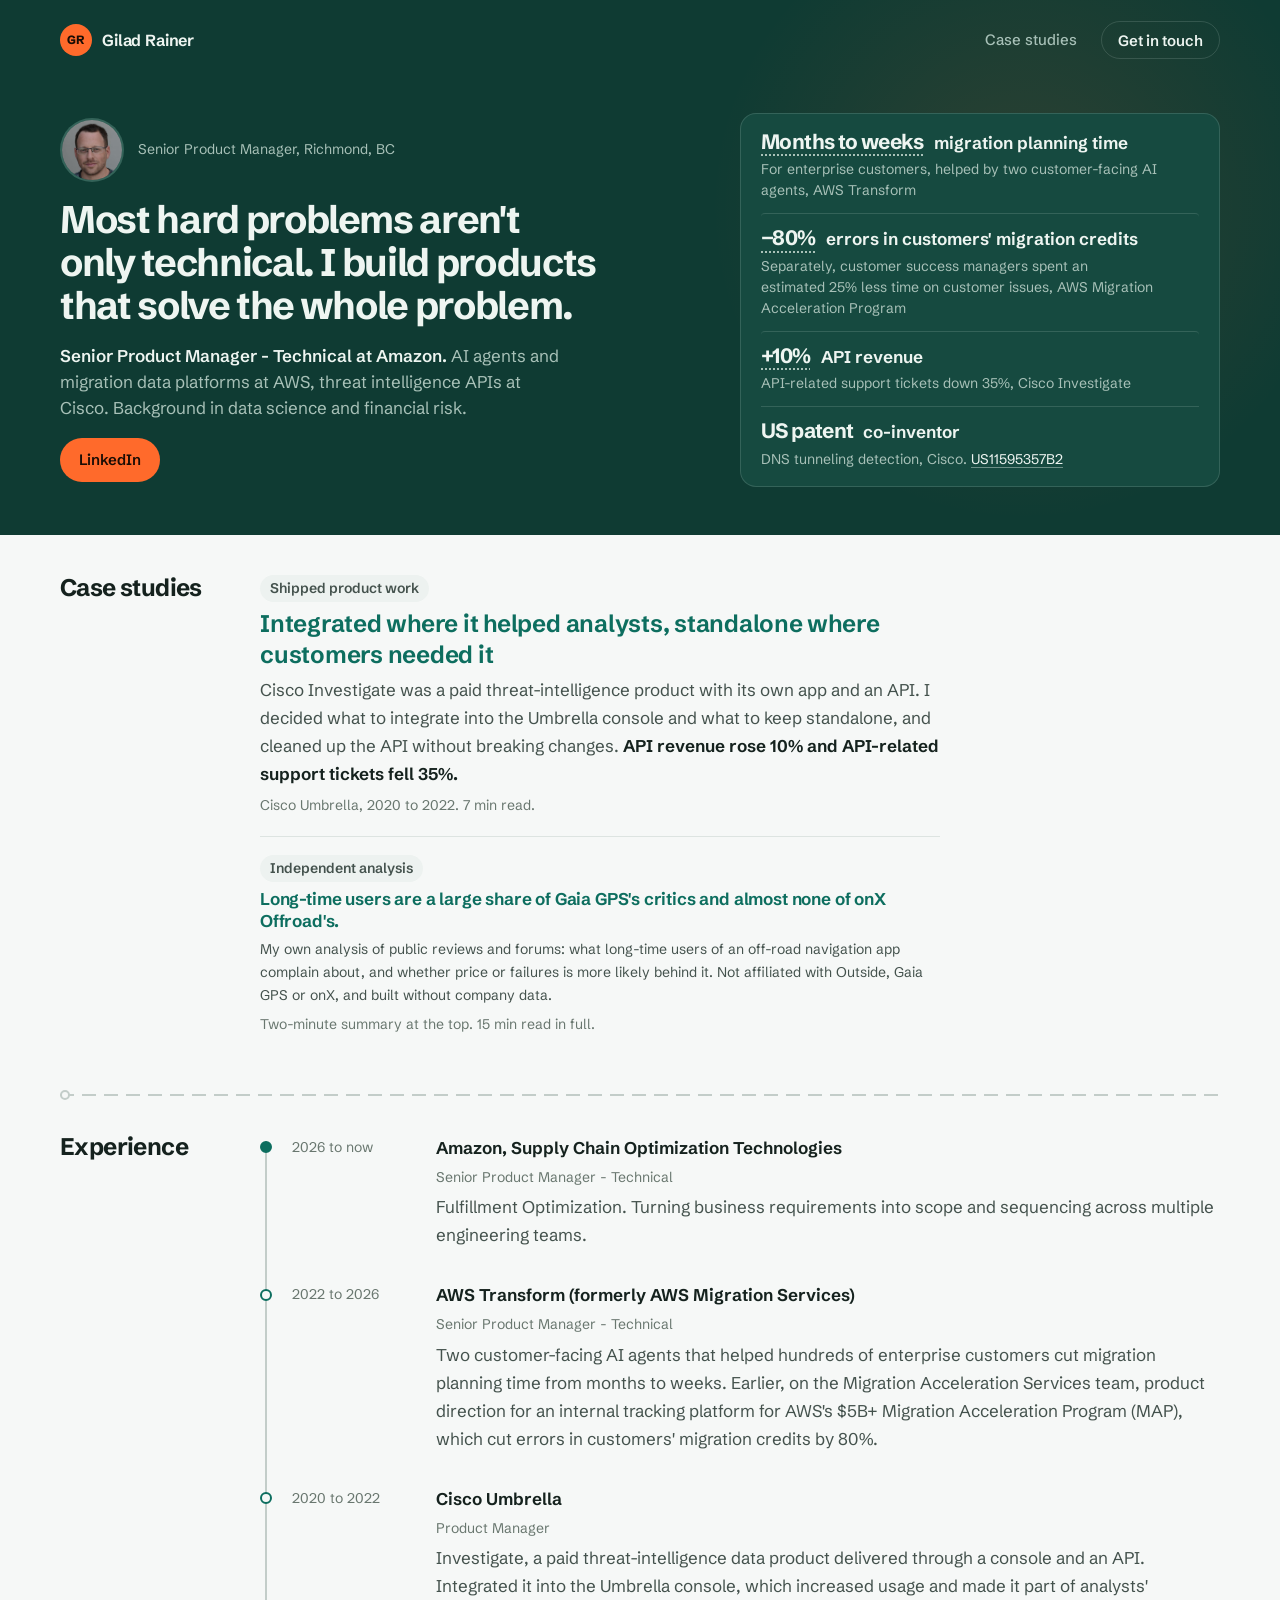
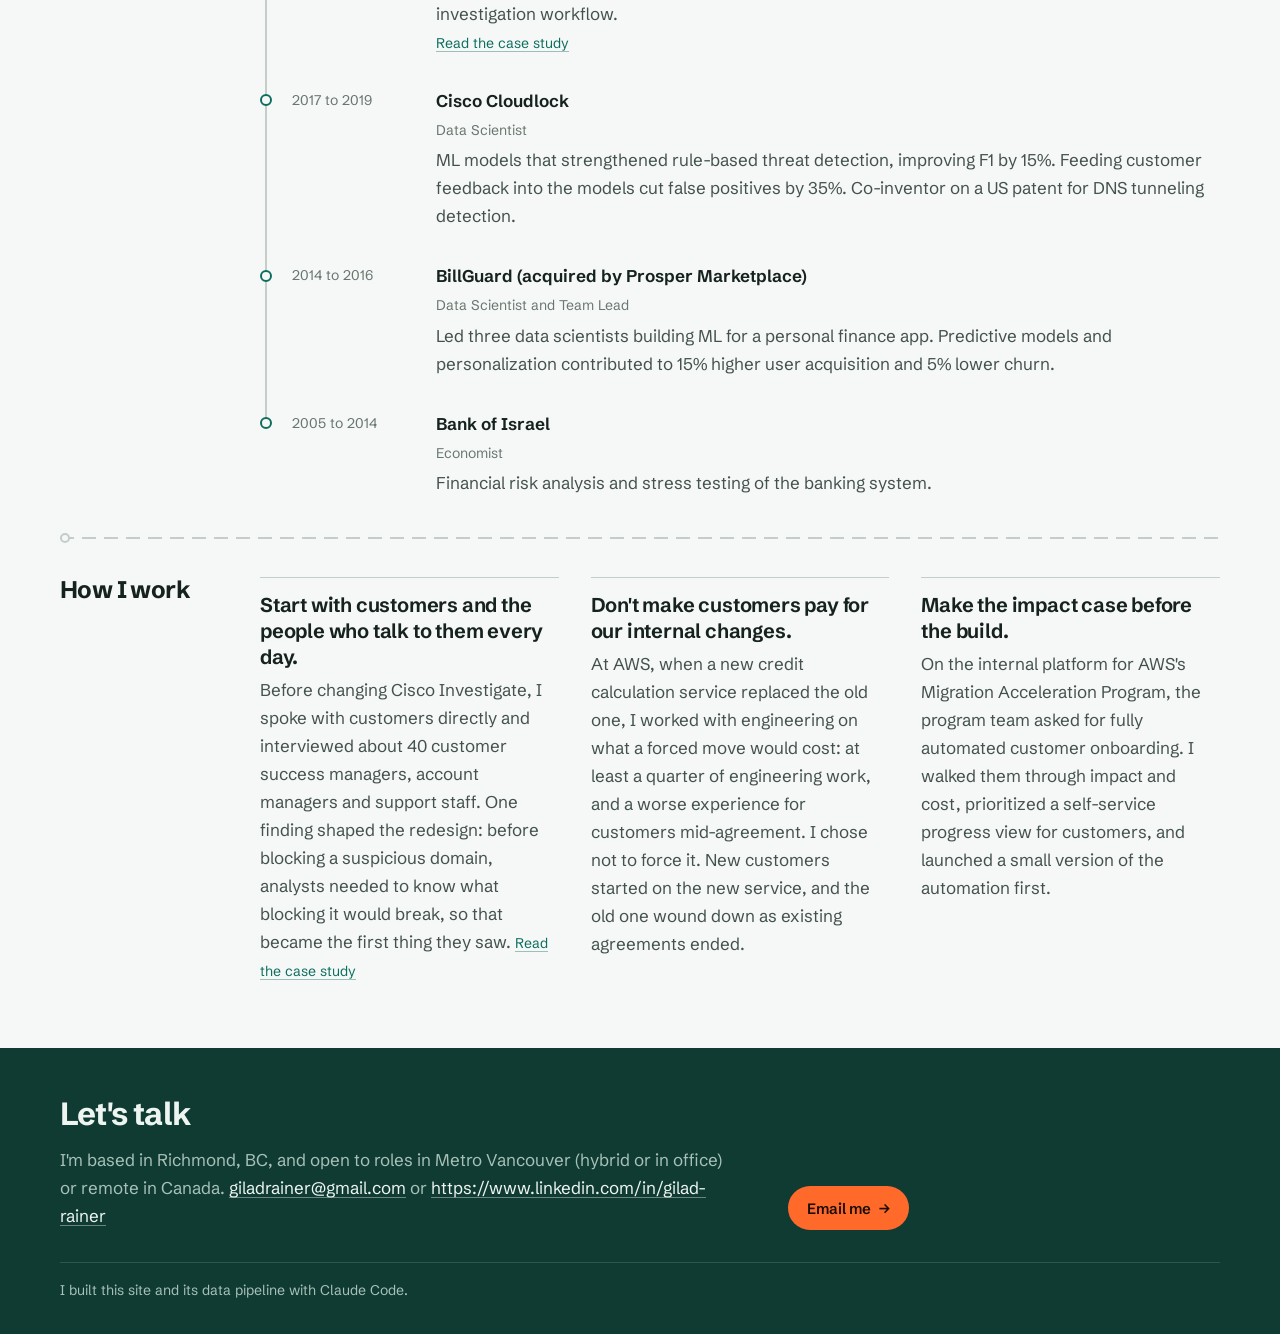
==== commit 0b52dd8f: "Update portfolio from cv-optimizer@c14301a" ====
--- a/index.html
+++ b/index.html
@@ -10,7 +10,7 @@
 <link rel="preconnect" href="https://fonts.googleapis.com">
 <link rel="preconnect" href="https://fonts.gstatic.com" crossorigin>
 <link rel="stylesheet" href="https://fonts.googleapis.com/css2?family=Newsreader:ital,opsz,wght@1,6..72,400&family=Schibsted+Grotesk:wght@400..800&display=swap">
-<link rel="stylesheet" href="assets/style.css?v=202611181104">
+<link rel="stylesheet" href="assets/style.css?v=202611250027">
 <style>
   /* Hero: who Gilad is, with career outcomes beside it */
   .intro { display: grid; grid-template-columns: minmax(0, 1.3fr) minmax(0, 1fr); gap: 32px 56px; align-items: center; padding-block: 32px 48px; }
@@ -185,5 +185,6 @@
   </div>
 </footer>
 
+<script data-goatcounter="https://giladr81.goatcounter.com/count" async src="//gc.zgo.at/count.js"></script>
 </body>
 </html>
--- a/assets/style.css
+++ b/assets/style.css
@@ -203,8 +203,15 @@
 @media (max-width: 480px) { .toc { margin-inline: -16px; padding-inline: 16px; } }
 
 /* Sections */
-section.band { padding-block: 40px; border-top: 1px solid var(--line); }
-.doc-main > section.band:first-child { border-top: 0; }
+/* Section rule: heavier and darker than table and list hairlines (1px --line), so it reads as a section break. */
+/* Section rule as a trail on a topo map: a dashed 2px track in --line-2 with a waypoint ring at the trailhead.
+   Neutral colour only (orange means Gaia). Heavier than the 1px --line hairlines in tables and lists. */
+section.band { padding-block: 40px; position: relative; }
+section.band::before { content: ""; position: absolute; top: 0; left: 0; right: 0; height: 2px;
+  background: repeating-linear-gradient(90deg, var(--line-2) 0 14px, transparent 14px 22px); }
+section.band::after { content: ""; position: absolute; top: -4px; left: 0; width: 6px; height: 6px; border-radius: 50%;
+  border: 2px solid var(--line-2); background: var(--bg); }
+main > section.band:first-child::before, main > section.band:first-child::after { content: none; }
 section.band h2 { scroll-margin-top: 24px; }
 .doc-main h2 { font-size: 1.625rem; line-height: 1.15; }
 .sec-head { display: grid; gap: 10px; max-width: var(--measure); }
@@ -264,6 +271,8 @@
 table.data th, table.data td { text-align: left; padding: 8px 14px 8px 0; border-bottom: 1px solid var(--line); white-space: nowrap; }
 table.data thead th { font-weight: 600; color: var(--ink-3); font-size: 0.8125rem; }
 table.data td.r, table.data th.r { text-align: right; }
+/* No rule under the last row: a table that ends a section would otherwise show two lines (row + section rule). */
+table.data tbody tr:last-child > * { border-bottom: 0; }
 table.data td.wrap-cell { white-space: normal; min-width: 220px; max-width: 360px; vertical-align: top; }
 table.stage-key td { vertical-align: top; }
 
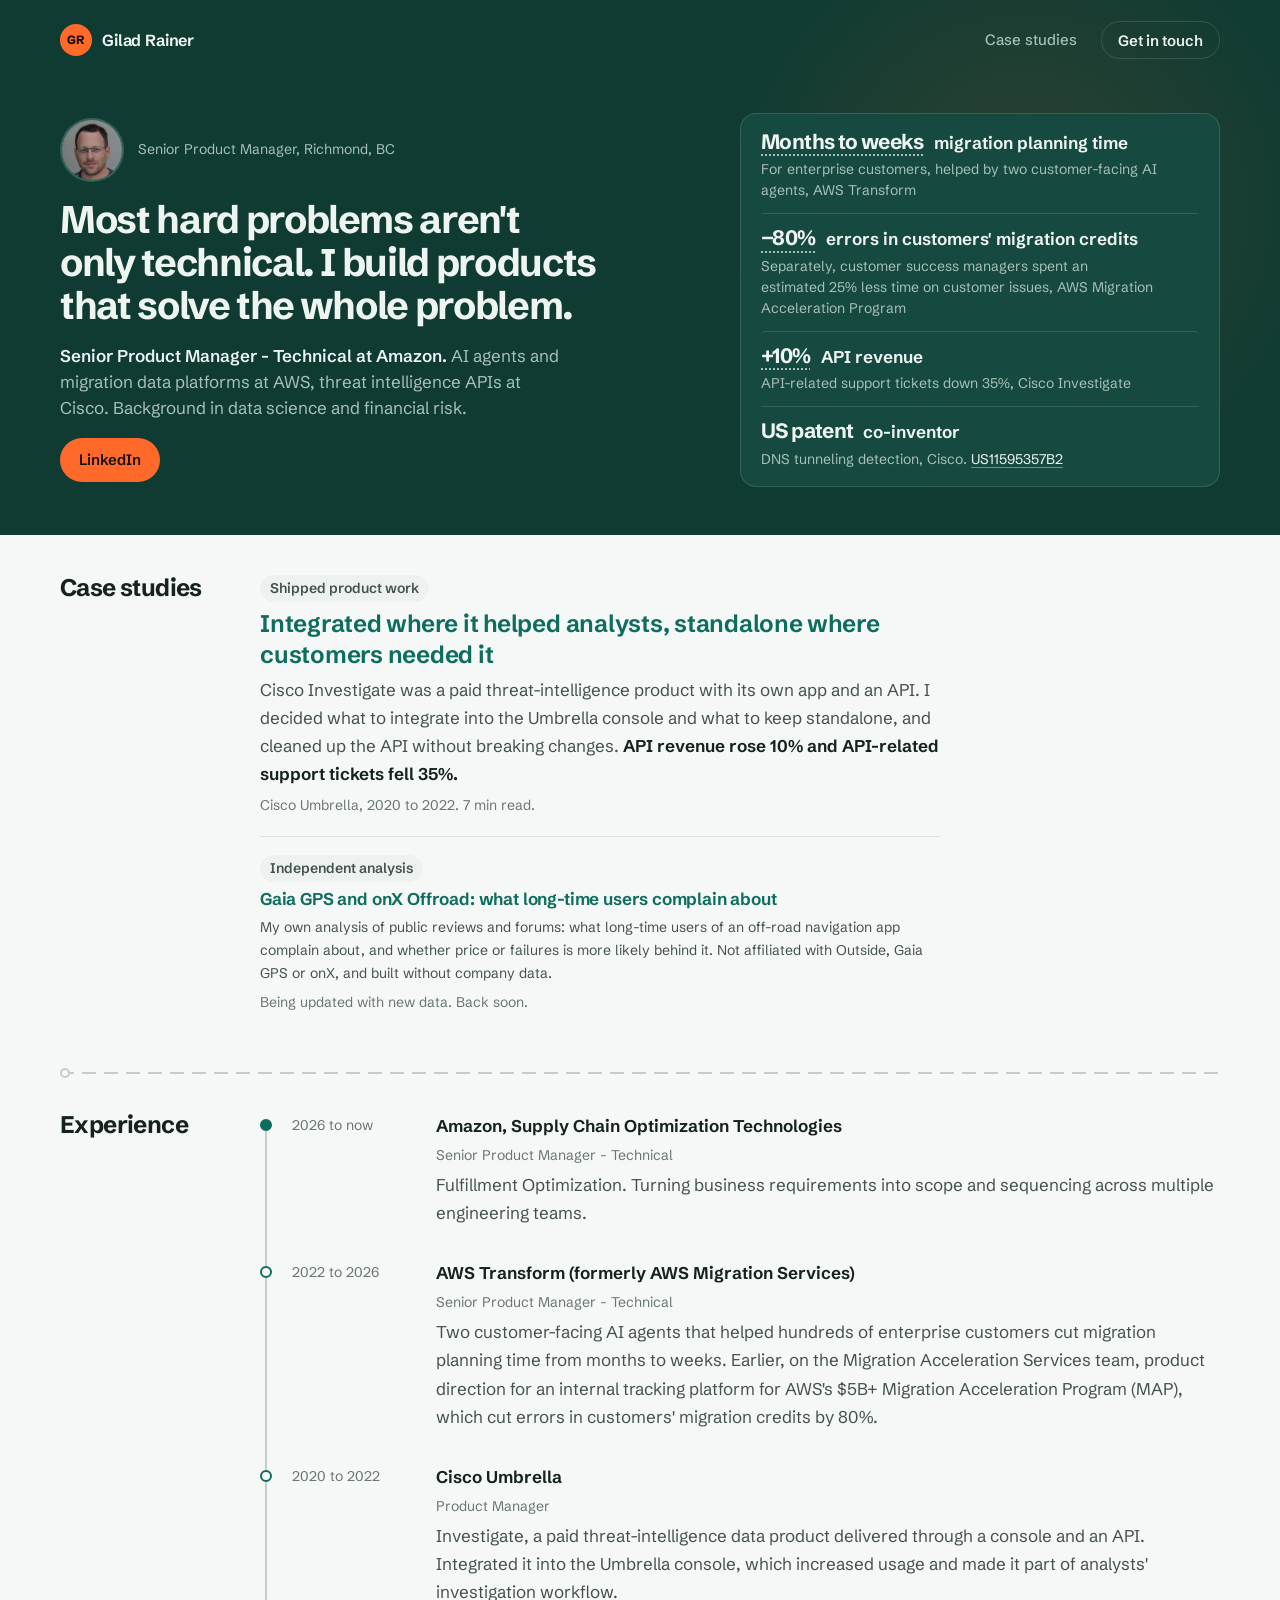
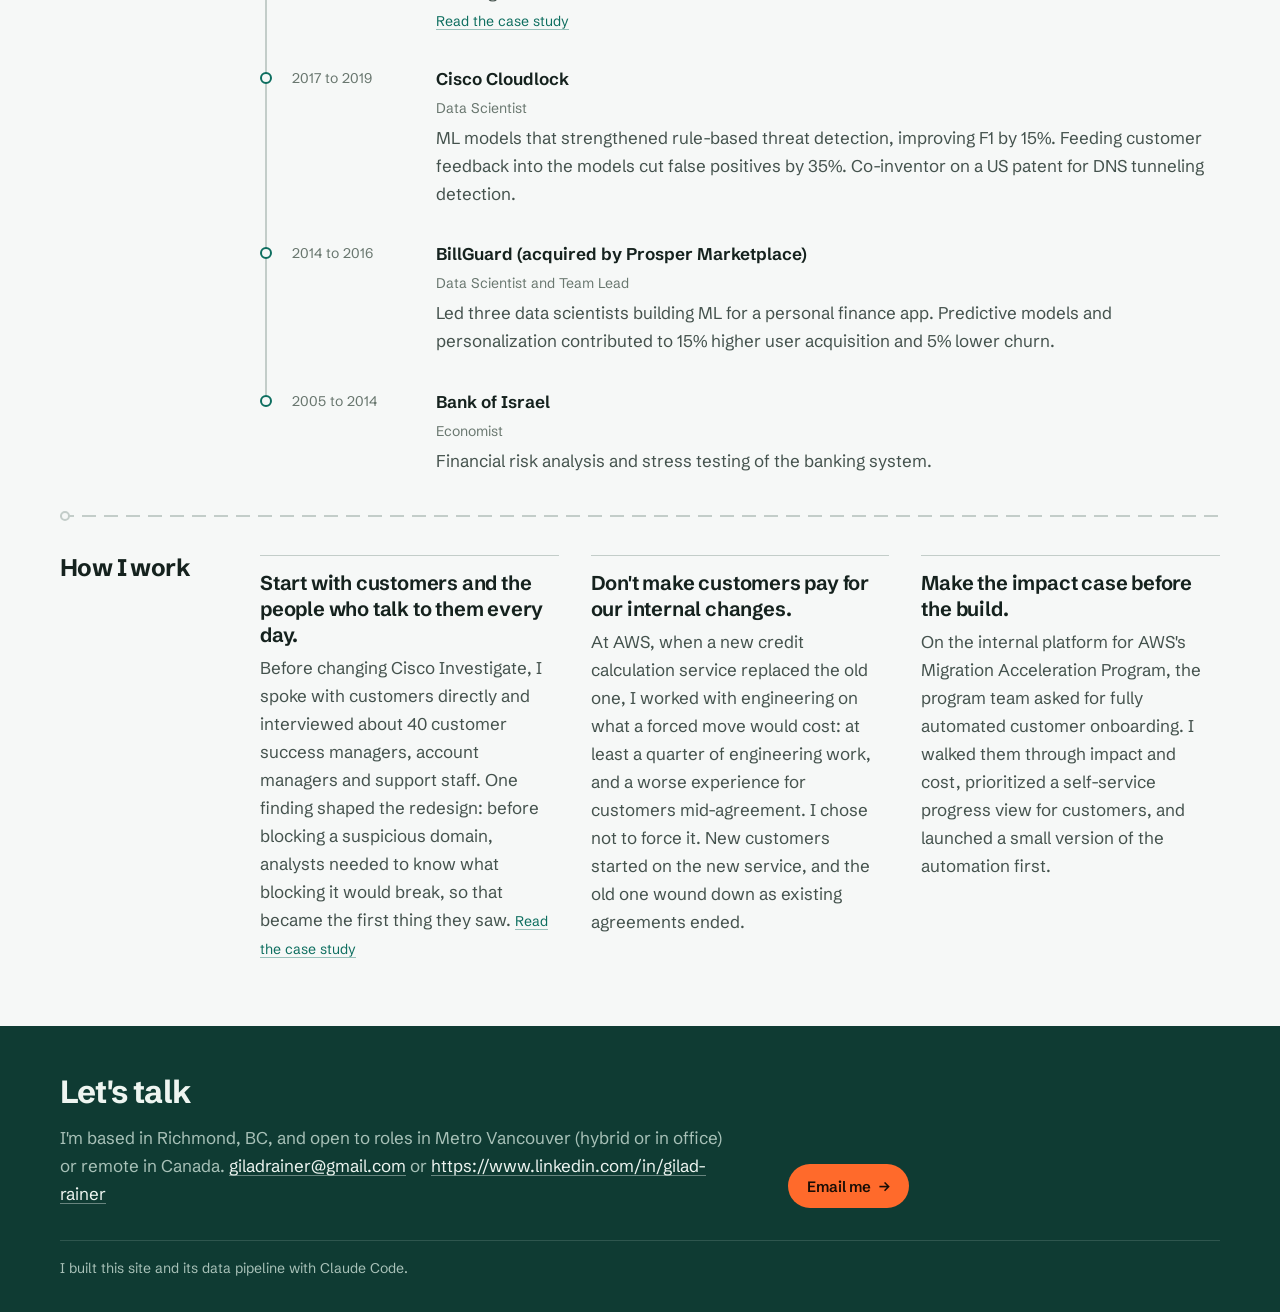
==== commit e0e1abcd: "Update portfolio from cv-optimizer@e4e0ce4" ====
--- a/index.html
+++ b/index.html
@@ -10,7 +10,7 @@
 <link rel="preconnect" href="https://fonts.googleapis.com">
 <link rel="preconnect" href="https://fonts.gstatic.com" crossorigin>
 <link rel="stylesheet" href="https://fonts.googleapis.com/css2?family=Newsreader:ital,opsz,wght@1,6..72,400&family=Schibsted+Grotesk:wght@400..800&display=swap">
-<link rel="stylesheet" href="assets/style.css?v=202611250027">
+<link rel="stylesheet" href="assets/style.css?v=202611252247">
 <style>
   /* Hero: who Gilad is, with career outcomes beside it */
   .intro { display: grid; grid-template-columns: minmax(0, 1.3fr) minmax(0, 1fr); gap: 32px 56px; align-items: center; padding-block: 32px 48px; }
@@ -136,9 +136,9 @@
         </a></li>
         <li><a href="offroad-trust.html">
           <span class="type">Independent analysis</span>
-          <span class="t">Long-time users are a large share of Gaia GPS's critics and almost none of onX Offroad's.</span>
+          <span class="t">Gaia GPS and onX Offroad: what long-time users complain about</span>
           <span class="d">My own analysis of public reviews and forums: what long-time users of an off-road navigation app complain about, and whether price or failures is more likely behind it. Not affiliated with Outside, Gaia GPS or onX, and built without company data.</span>
-          <span class="meta">Two-minute summary at the top. 15 min read in full.</span>
+          <span class="meta">Being updated with new data. Back soon.</span>
         </a></li>
       </ul>
     </div>
